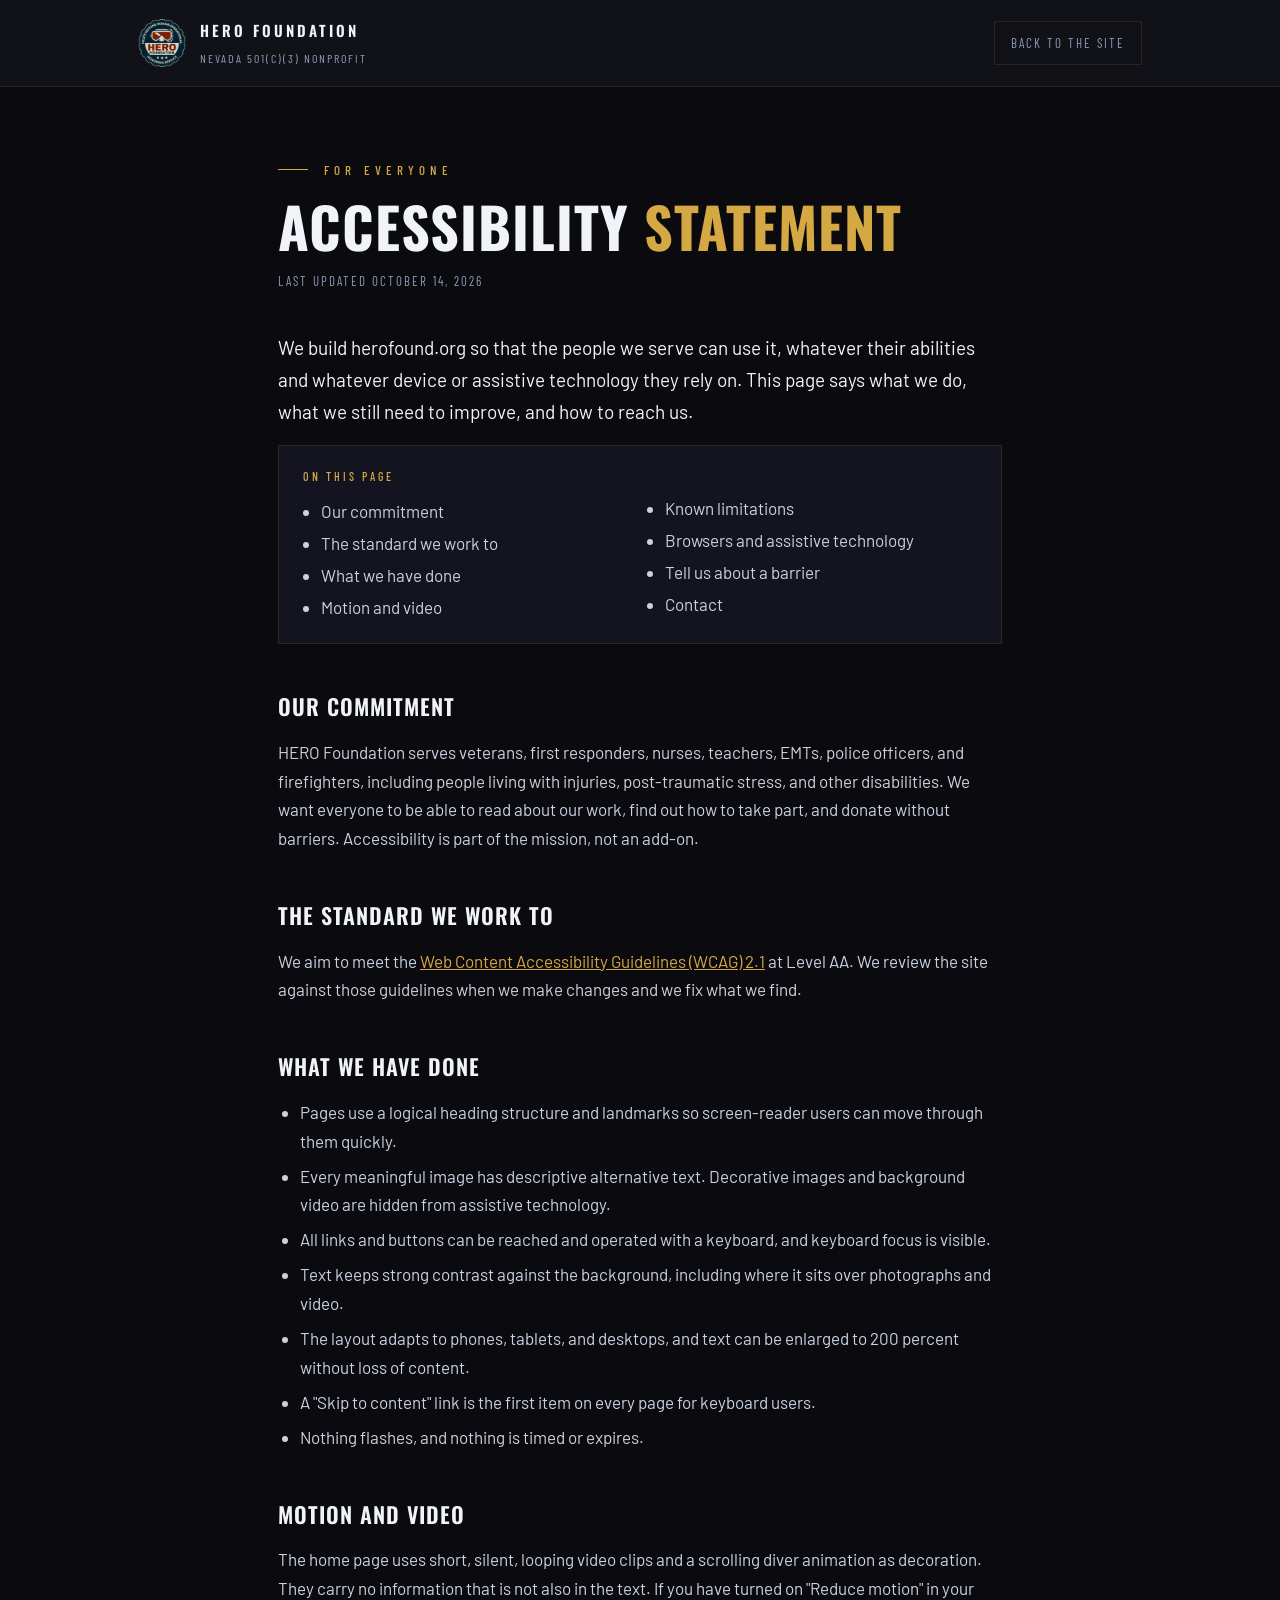
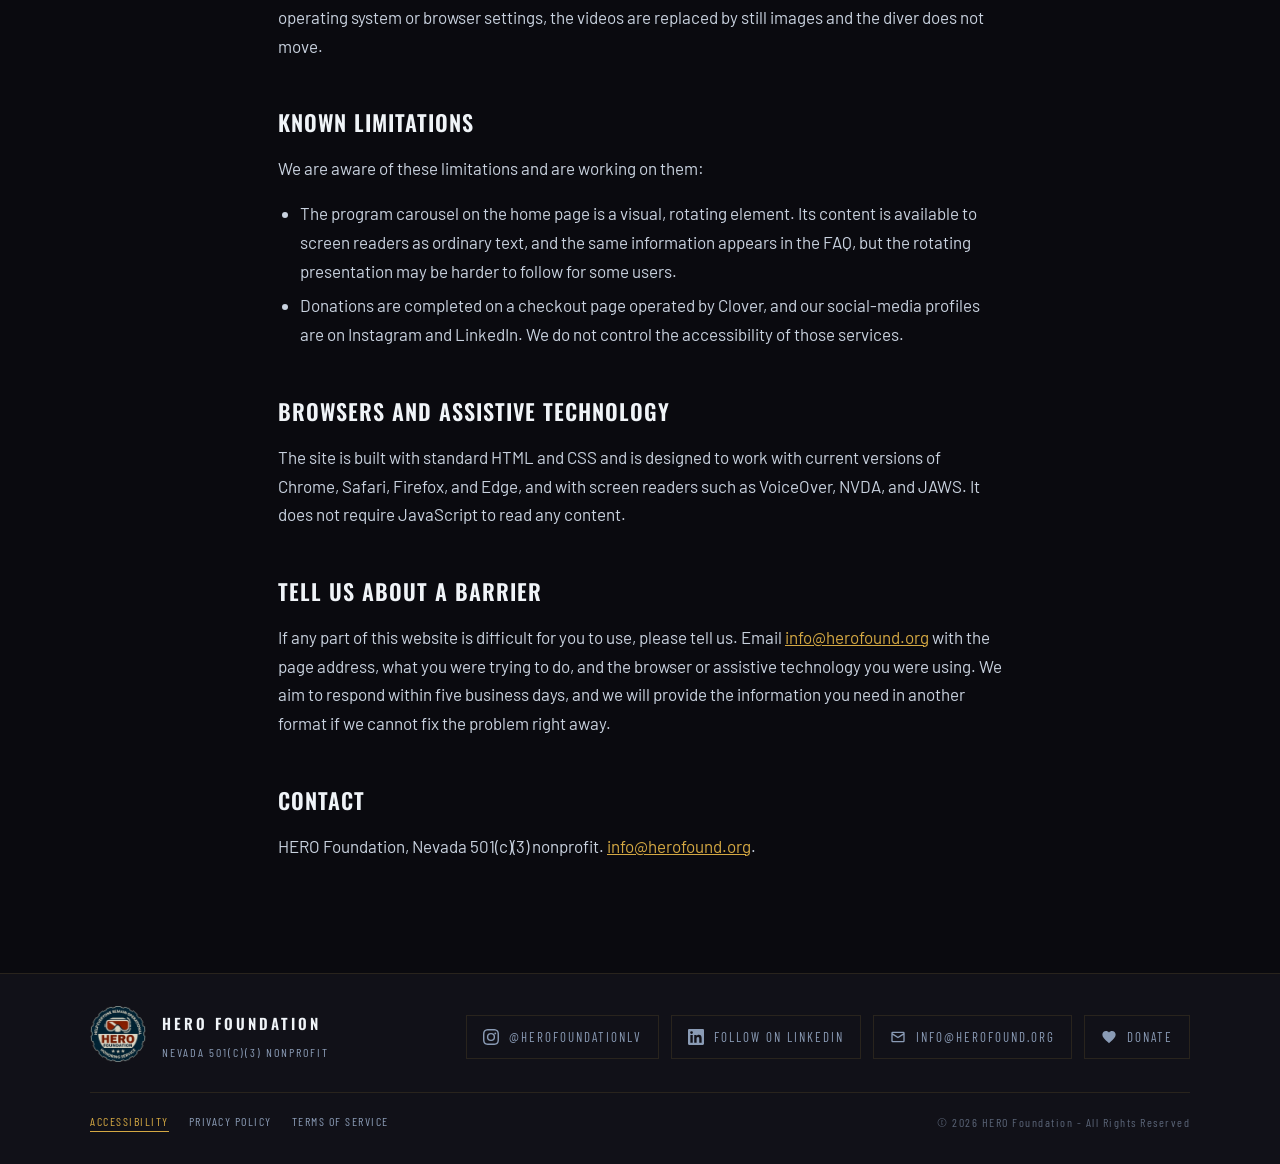
==== accessibility.html @ 4af53879 "Add Accessibility, Privacy Policy, and Terms of Service pages and footer legal row Three real pages " ====
<!DOCTYPE html>
<html lang="en">
<head>
  <meta charset="UTF-8">
  <meta name="viewport" content="width=device-width, initial-scale=1.0">
  <title>Accessibility Statement | HERO Foundation, Nevada 501(c)(3)</title>
  <meta name="description" content="HERO Foundation's accessible website: WCAG 2.1 AA target, reduced motion, keyboard access, and how to report a barrier. Tell us if anything is hard to use.">
  <link rel="canonical" href="https://herofound.org/accessibility">
  <meta name="robots" content="index, follow">
  <meta name="theme-color" content="#0A0A0F">
  <link rel="icon" href="/favicon.ico" sizes="any">
  <link rel="icon" type="image/png" sizes="32x32" href="/favicon-32.png">
  <link rel="icon" type="image/png" sizes="192x192" href="/favicon-192.png">
  <link rel="apple-touch-icon" href="/apple-touch-icon.png">
  <link rel="manifest" href="/site.webmanifest">
  <meta property="og:type" content="website">
  <meta property="og:site_name" content="HERO Foundation">
  <meta property="og:locale" content="en_US">
  <meta property="og:url" content="https://herofound.org/accessibility">
  <meta property="og:title" content="Accessibility Statement | HERO Foundation, Nevada 501(c)(3)">
  <meta property="og:description" content="HERO Foundation's accessible website: WCAG 2.1 AA target, reduced motion, keyboard access, and how to report a barrier. Tell us if anything is hard to use.">
  <meta property="og:image" content="https://herofound.org/og-image.jpg">
  <meta property="og:image:width" content="1200">
  <meta property="og:image:height" content="630">
  <meta property="og:image:alt" content="Scuba diver carrying an American flag underwater, lit by sunlight from the surface">
  <meta name="twitter:card" content="summary_large_image">
  <meta name="twitter:title" content="Accessibility Statement | HERO Foundation, Nevada 501(c)(3)">
  <meta name="twitter:description" content="HERO Foundation's accessible website: WCAG 2.1 AA target, reduced motion, keyboard access, and how to report a barrier. Tell us if anything is hard to use.">
  <meta name="twitter:image" content="https://herofound.org/og-image.jpg">
  <script type="application/ld+json">
{
  "@context": "https://schema.org",
  "@graph": [
    {
      "@type": "WebPage",
      "@id": "https://herofound.org/accessibility#webpage",
      "url": "https://herofound.org/accessibility",
      "name": "Accessibility Statement | HERO Foundation, Nevada 501(c)(3)",
      "description": "HERO Foundation's accessible website: WCAG 2.1 AA target, reduced motion, keyboard access, and how to report a barrier. Tell us if anything is hard to use.",
      "inLanguage": "en-US",
      "dateModified": "2026-10-14",
      "isPartOf": {
        "@id": "https://herofound.org/#website"
      },
      "about": {
        "@id": "https://herofound.org/#organization"
      },
      "publisher": {
        "@id": "https://herofound.org/#organization"
      },
      "breadcrumb": {
        "@id": "https://herofound.org/accessibility#breadcrumb"
      }
    },
    {
      "@type": "BreadcrumbList",
      "@id": "https://herofound.org/accessibility#breadcrumb",
      "itemListElement": [
        {
          "@type": "ListItem",
          "position": 1,
          "name": "Home",
          "item": "https://herofound.org/"
        },
        {
          "@type": "ListItem",
          "position": 2,
          "name": "Accessibility Statement",
          "item": "https://herofound.org/accessibility"
        }
      ]
    }
  ]
}
  </script>
  <link rel="preconnect" href="https://fonts.googleapis.com">
  <link rel="preconnect" href="https://fonts.gstatic.com" crossorigin>
  <link href="https://fonts.googleapis.com/css2?family=Oswald:wght@500;600;700&family=Barlow+Condensed:wght@400;500&family=Barlow:wght@400;500&display=swap" rel="stylesheet">
  <link rel="stylesheet" href="/legal.css">
</head>
<body>
  <a class="skip-link" href="#main">Skip to content</a>
  <header class="legal-header">
    <div class="legal-header-wrap">
      <a class="legal-brand" href="/" aria-label="HERO Foundation home"><picture><source type="image/webp" srcset="hero-foundation-logo-512.webp"><img src="hero-foundation-logo-512.png" alt="" width="48" height="48"></picture><div>HERO Foundation<span>Nevada 501(c)(3) Nonprofit</span></div></a>
      <a class="legal-home" href="/">Back to the site</a>
    </div>
  </header>

  <main id="main" class="legal-main">
    <div class="legal-tag">For everyone</div>
    <h1>Accessibility <em>Statement</em></h1>
    <p class="legal-updated">Last updated October 14, 2026</p>
    <p class="legal-lead">We build herofound.org so that the people we serve can use it, whatever their abilities and whatever device or assistive technology they rely on. This page says what we do, what we still need to improve, and how to reach us.</p>
    <nav class="legal-toc" aria-label="On this page"><strong>On this page</strong><ul><li><a href="#commitment">Our commitment</a></li><li><a href="#standard">The standard we work to</a></li><li><a href="#what-we-have-done">What we have done</a></li><li><a href="#motion">Motion and video</a></li><li><a href="#limitations">Known limitations</a></li><li><a href="#compatibility">Browsers and assistive technology</a></li><li><a href="#feedback">Tell us about a barrier</a></li><li><a href="#contact">Contact</a></li></ul></nav>

      <h2 id="commitment">Our commitment</h2>
      <p>HERO Foundation serves veterans, first responders, nurses, teachers, EMTs, police officers, and firefighters, including people living with injuries, post-traumatic stress, and other disabilities. We want everyone to be able to read about our work, find out how to take part, and donate without barriers. Accessibility is part of the mission, not an add-on.</p>

      <h2 id="standard">The standard we work to</h2>
      <p>We aim to meet the <a href="https://www.w3.org/TR/WCAG21/" target="_blank" rel="noopener">Web Content Accessibility Guidelines (WCAG) 2.1</a> at Level AA. We review the site against those guidelines when we make changes and we fix what we find.</p>

      <h2 id="what-we-have-done">What we have done</h2>
      <ul>
        <li>Pages use a logical heading structure and landmarks so screen-reader users can move through them quickly.</li>
        <li>Every meaningful image has descriptive alternative text. Decorative images and background video are hidden from assistive technology.</li>
        <li>All links and buttons can be reached and operated with a keyboard, and keyboard focus is visible.</li>
        <li>Text keeps strong contrast against the background, including where it sits over photographs and video.</li>
        <li>The layout adapts to phones, tablets, and desktops, and text can be enlarged to 200 percent without loss of content.</li>
        <li>A "Skip to content" link is the first item on every page for keyboard users.</li>
        <li>Nothing flashes, and nothing is timed or expires.</li>
      </ul>

      <h2 id="motion">Motion and video</h2>
      <p>The home page uses short, silent, looping video clips and a scrolling diver animation as decoration. They carry no information that is not also in the text. If you have turned on "Reduce motion" in your operating system or browser settings, the videos are replaced by still images and the diver does not move.</p>

      <h2 id="limitations">Known limitations</h2>
      <p>We are aware of these limitations and are working on them:</p>
      <ul>
        <li>The program carousel on the home page is a visual, rotating element. Its content is available to screen readers as ordinary text, and the same information appears in the FAQ, but the rotating presentation may be harder to follow for some users.</li>
        <li>Donations are completed on a checkout page operated by Clover, and our social-media profiles are on Instagram and LinkedIn. We do not control the accessibility of those services.</li>
      </ul>

      <h2 id="compatibility">Browsers and assistive technology</h2>
      <p>The site is built with standard HTML and CSS and is designed to work with current versions of Chrome, Safari, Firefox, and Edge, and with screen readers such as VoiceOver, NVDA, and JAWS. It does not require JavaScript to read any content.</p>

      <h2 id="feedback">Tell us about a barrier</h2>
      <p>If any part of this website is difficult for you to use, please tell us. Email <a href="mailto:info@herofound.org">info@herofound.org</a> with the page address, what you were trying to do, and the browser or assistive technology you were using. We aim to respond within five business days, and we will provide the information you need in another format if we cannot fix the problem right away.</p>

      <h2 id="contact">Contact</h2>
      <p>HERO Foundation, Nevada 501(c)(3) nonprofit. <a href="mailto:info@herofound.org">info@herofound.org</a>.</p>

  </main>

  <footer class="foundation-footer">
    <div class="footer-wrap">
      <div class="footer-brand"><picture><source type="image/webp" srcset="hero-foundation-logo-512.webp"><img class="footer-logo" src="hero-foundation-logo-512.png" alt="" width="56" height="56"></picture><div>HERO Foundation<span>Nevada 501(c)(3) Nonprofit</span></div></div>
      <div class="footer-links">
        <a href="https://www.instagram.com/herofoundationlv/" class="footer-link" target="_blank" rel="noopener"><svg viewBox="0 0 24 24" aria-hidden="true"><path d="M12 2.16c3.2 0 3.58.01 4.85.07 1.17.05 1.8.25 2.23.41.56.22.96.48 1.38.9.42.42.68.82.9 1.38.16.42.36 1.06.41 2.23.06 1.27.07 1.65.07 4.85s-.01 3.58-.07 4.85c-.05 1.17-.25 1.8-.41 2.23-.22.56-.48.96-.9 1.38-.42.42-.82.68-1.38.9-.42.16-1.06.36-2.23.41-1.27.06-1.65.07-4.85.07s-3.58-.01-4.85-.07c-1.17-.05-1.8-.25-2.23-.41a3.7 3.7 0 0 1-1.38-.9 3.7 3.7 0 0 1-.9-1.38c-.16-.42-.36-1.06-.41-2.23C2.17 15.58 2.16 15.2 2.16 12s.01-3.58.07-4.85c.05-1.17.25-1.8.41-2.23.22-.56.48-.96.9-1.38.42-.42.82-.68 1.38-.9.42-.16 1.06-.36 2.23-.41C8.42 2.17 8.8 2.16 12 2.16M12 0C8.74 0 8.33.01 7.05.07 5.78.13 4.9.33 4.14.63a5.9 5.9 0 0 0-2.13 1.38A5.9 5.9 0 0 0 .63 4.14C.33 4.9.13 5.78.07 7.05.01 8.33 0 8.74 0 12s.01 3.67.07 4.95c.06 1.27.26 2.15.56 2.91.31.79.72 1.46 1.38 2.13a5.9 5.9 0 0 0 2.13 1.38c.76.3 1.64.5 2.91.56C8.33 23.99 8.74 24 12 24s3.67-.01 4.95-.07c1.27-.06 2.15-.26 2.91-.56a5.9 5.9 0 0 0 2.13-1.38 5.9 5.9 0 0 0 1.38-2.13c.3-.76.5-1.64.56-2.91.06-1.28.07-1.69.07-4.95s-.01-3.67-.07-4.95c-.06-1.27-.26-2.15-.56-2.91a5.9 5.9 0 0 0-1.38-2.13A5.9 5.9 0 0 0 19.86.63C19.1.33 18.22.13 16.95.07 15.67.01 15.26 0 12 0zm0 5.84A6.16 6.16 0 1 0 12 18.16 6.16 6.16 0 0 0 12 5.84zM12 16a4 4 0 1 1 0-8 4 4 0 0 1 0 8zm6.4-10.85a1.44 1.44 0 1 0 0 2.88 1.44 1.44 0 0 0 0-2.88z"/></svg>@herofoundationlv</a>
        <a href="https://www.linkedin.com/company/hero-foundation" class="footer-link" target="_blank" rel="noopener"><svg viewBox="0 0 24 24" aria-hidden="true"><path d="M20.45 20.45h-3.56v-5.57c0-1.33-.02-3.04-1.85-3.04-1.85 0-2.13 1.45-2.13 2.94v5.67H9.35V9h3.41v1.56h.05c.48-.9 1.64-1.85 3.37-1.85 3.6 0 4.27 2.37 4.27 5.46v6.28zM5.34 7.43a2.06 2.06 0 1 1 0-4.13 2.06 2.06 0 0 1 0 4.13zM7.12 20.45H3.56V9h3.56v11.45zM22.22 0H1.77C.79 0 0 .77 0 1.73v20.54C0 23.23.79 24 1.77 24h20.45c.98 0 1.78-.77 1.78-1.73V1.73C24 .77 23.2 0 22.22 0z"/></svg>Follow on LinkedIn</a>
        <a href="mailto:info@herofound.org" class="footer-link"><svg viewBox="0 0 24 24" aria-hidden="true"><path d="M20 4H4a2 2 0 0 0-2 2v12a2 2 0 0 0 2 2h16a2 2 0 0 0 2-2V6a2 2 0 0 0-2-2zm0 2v.51l-8 5-8-5V6h16zM4 18V8.83l8 5 8-5V18H4z"/></svg>info@herofound.org</a>
        <a href="https://link.clover.com/urlshortener/wZVcKj" class="footer-link" target="_blank" rel="noopener"><svg viewBox="0 0 24 24" fill="currentColor" aria-hidden="true"><path d="M12 21.35l-1.45-1.32C5.4 15.36 2 12.28 2 8.5 2 5.42 4.42 3 7.5 3c1.74 0 3.41.81 4.5 2.09C13.09 3.81 14.76 3 16.5 3 19.58 3 22 5.42 22 8.5c0 3.78-3.4 6.86-8.55 11.54L12 21.35z"/></svg>Donate</a>
      </div>
    </div>
    <div class="footer-bottom">
      <nav class="footer-legal" aria-label="Legal">
        <a href="/accessibility" aria-current="page">Accessibility</a>
        <a href="/privacy-policy">Privacy Policy</a>
        <a href="/terms-of-service">Terms of Service</a>
      </nav>
      <div class="footer-copy">&copy; 2026 HERO Foundation - All Rights Reserved</div>
    </div>
  </footer>
</body>
</html>
---- legal.css ----
/* Shared shell for the Accessibility, Privacy Policy, and Terms of Service pages.
   Mirrors the home page's theme (index.html keeps its own inline CSS). The footer
   block below must match the footer in index.html; change both together. */
:root {
  --white: #f0f4f8;
  --fog: #8a9bb5;
  --gold: #D4A843;
  --gold-dim: rgba(212,168,67,0.15);
  --gold-glow: rgba(212,168,67,0.08);
  --fund-dark: #0A0A0F;
  --fund-deep: #111118;
  --fund-card: #141420;
  --fund-border: rgba(212,168,67,0.12);
}
* { box-sizing: border-box; }
html { scroll-behavior: smooth; }
body {
  margin: 0; background: var(--fund-dark); color: var(--white);
  font-family: 'Barlow', sans-serif; font-size: 17px; line-height: 1.7;
  -webkit-font-smoothing: antialiased;
}
a { color: var(--gold); }
a:hover { color: var(--white); }
a:focus-visible { outline: 2px solid var(--gold); outline-offset: 3px; }

.skip-link {
  position: absolute; left: -999px; top: 8px; z-index: 1000;
  background: var(--gold); color: #0A0A0F; padding: 10px 16px; text-decoration: none;
  font-family: 'Oswald', sans-serif; font-size: 12px; letter-spacing: 2px; text-transform: uppercase;
}
.skip-link:focus { left: 8px; }

/* Header */
.legal-header { border-bottom: 1px solid var(--fund-border); background: var(--fund-deep); }
.legal-header-wrap {
  max-width: 1100px; margin: 0 auto; padding: 18px 48px;
  display: flex; align-items: center; justify-content: space-between; gap: 16px; flex-wrap: wrap;
}
.legal-brand {
  display: inline-flex; align-items: center; gap: 14px; text-decoration: none; color: var(--white);
  font-family: 'Oswald', sans-serif; font-weight: 600; font-size: 15px; letter-spacing: 3px; text-transform: uppercase;
}
.legal-brand:hover { color: var(--white); }
.legal-brand img { width: 48px; height: 48px; display: block; }
.legal-brand span {
  display: block; font-family: 'Barlow Condensed', sans-serif; font-weight: 400;
  font-size: 12px; letter-spacing: 2px; color: var(--fog); margin-top: 4px;
}
.legal-home {
  font-family: 'Barlow Condensed', sans-serif; font-size: 13px; letter-spacing: 2px; text-transform: uppercase;
  color: var(--fog); text-decoration: none; border: 1px solid var(--fund-border); padding: 10px 16px;
  transition: all 0.3s ease;
}
.legal-home:hover { color: var(--gold); border-color: var(--gold); background: var(--gold-glow); }

/* Body copy */
.legal-main { max-width: 820px; margin: 0 auto; padding: 72px 48px 96px; }
.legal-tag {
  font-family: 'Barlow Condensed', sans-serif; font-weight: 500; font-size: 13px; letter-spacing: 5px;
  text-transform: uppercase; color: var(--gold); display: flex; align-items: center; gap: 16px; margin-bottom: 16px;
}
.legal-tag::before { content: ''; width: 30px; height: 1px; background: var(--gold); }
h1 {
  font-family: 'Oswald', sans-serif; font-weight: 700; font-size: clamp(36px, 5vw, 56px);
  line-height: 1.05; letter-spacing: 1px; text-transform: uppercase; margin: 0 0 14px;
}
h1 em { font-style: normal; color: var(--gold); }
.legal-updated {
  font-family: 'Barlow Condensed', sans-serif; font-size: 13px; letter-spacing: 2px;
  text-transform: uppercase; color: var(--fog); margin: 0 0 40px;
}
.legal-lead { font-size: 19px; color: var(--white); }
h2 {
  font-family: 'Oswald', sans-serif; font-weight: 600; font-size: 22px; letter-spacing: 1px;
  text-transform: uppercase; margin: 44px 0 12px; color: var(--white);
}
h3 { font-family: 'Oswald', sans-serif; font-weight: 500; font-size: 17px; letter-spacing: 1px; text-transform: uppercase; margin: 28px 0 8px; }
p, li { color: #c9d2df; }
p { margin: 0 0 16px; }
ul { padding-left: 22px; margin: 0 0 16px; }
li { margin: 6px 0; }
strong { color: var(--white); font-weight: 500; }
.legal-note { border-left: 2px solid var(--gold); padding: 6px 0 6px 20px; margin: 24px 0; }
.legal-note p { color: var(--white); margin: 0; }
.legal-toc { border: 1px solid var(--fund-border); background: var(--fund-card); padding: 20px 24px; margin: 0 0 40px; }
.legal-toc strong { display: block; font-family: 'Barlow Condensed', sans-serif; font-size: 12px; letter-spacing: 3px; text-transform: uppercase; color: var(--gold); margin-bottom: 8px; }
.legal-toc ul { margin: 0; padding-left: 18px; columns: 2; column-gap: 32px; }
.legal-toc li { margin: 3px 0; break-inside: avoid; }
.legal-toc a { color: #c9d2df; text-decoration: none; }
.legal-toc a:hover { color: var(--gold); }

/* Footer: keep identical to the footer in index.html */
.foundation-footer { border-top: 1px solid var(--fund-border); background: var(--fund-deep); padding: 32px 48px; }
.footer-wrap {
  max-width: 1100px; margin: 0 auto;
  display: flex; justify-content: space-between; align-items: center; gap: 24px; flex-wrap: wrap;
}
.footer-brand {
  font-family: 'Oswald', sans-serif; font-weight: 600; font-size: 15px;
  letter-spacing: 3px; text-transform: uppercase; color: var(--white);
  display: flex; align-items: center; gap: 16px;
}
.footer-logo { width: 56px; height: 56px; flex: none; }
.footer-brand span {
  display: block; font-family: 'Barlow Condensed', sans-serif; font-weight: 400;
  font-size: 12px; letter-spacing: 2px; color: var(--fog); margin-top: 6px;
}
.footer-links { display: flex; align-items: center; gap: 12px; flex-wrap: wrap; }
.footer-link {
  display: inline-flex; align-items: center; gap: 10px;
  font-family: 'Barlow Condensed', sans-serif; font-size: 13px; letter-spacing: 2px;
  text-transform: uppercase; color: var(--fog); text-decoration: none;
  border: 1px solid var(--fund-border); padding: 10px 16px; transition: all 0.3s ease;
}
.footer-link:hover { color: var(--gold); border-color: var(--gold); background: var(--gold-glow); }
.footer-link svg { width: 16px; height: 16px; fill: currentColor; }
.footer-bottom {
  max-width: 1100px; margin: 24px auto 0; padding-top: 18px; border-top: 1px solid var(--fund-border);
  display: flex; justify-content: space-between; align-items: center; gap: 12px 24px; flex-wrap: wrap;
}
.footer-legal { display: flex; gap: 20px; flex-wrap: wrap; }
.footer-legal a {
  font-family: 'Barlow Condensed', sans-serif; font-size: 12px; letter-spacing: 1.5px; text-transform: uppercase;
  color: var(--fog); text-decoration: none; border-bottom: 1px solid transparent; transition: all 0.3s ease;
}
.footer-legal a:hover, .footer-legal a[aria-current="page"] { color: var(--gold); border-color: var(--gold); }
.footer-copy { font-family: 'Barlow Condensed', sans-serif; font-size: 12px; letter-spacing: 1.5px; color: rgba(138,155,181,0.6); margin: 0; }

@media (max-width: 768px) {
  .legal-header-wrap { padding: 14px 24px; }
  .legal-main { padding: 48px 24px 72px; }
  .legal-toc ul { columns: 1; }
  .foundation-footer { padding: 32px 24px; }
  .footer-wrap, .footer-bottom { flex-direction: column; align-items: flex-start; }
}
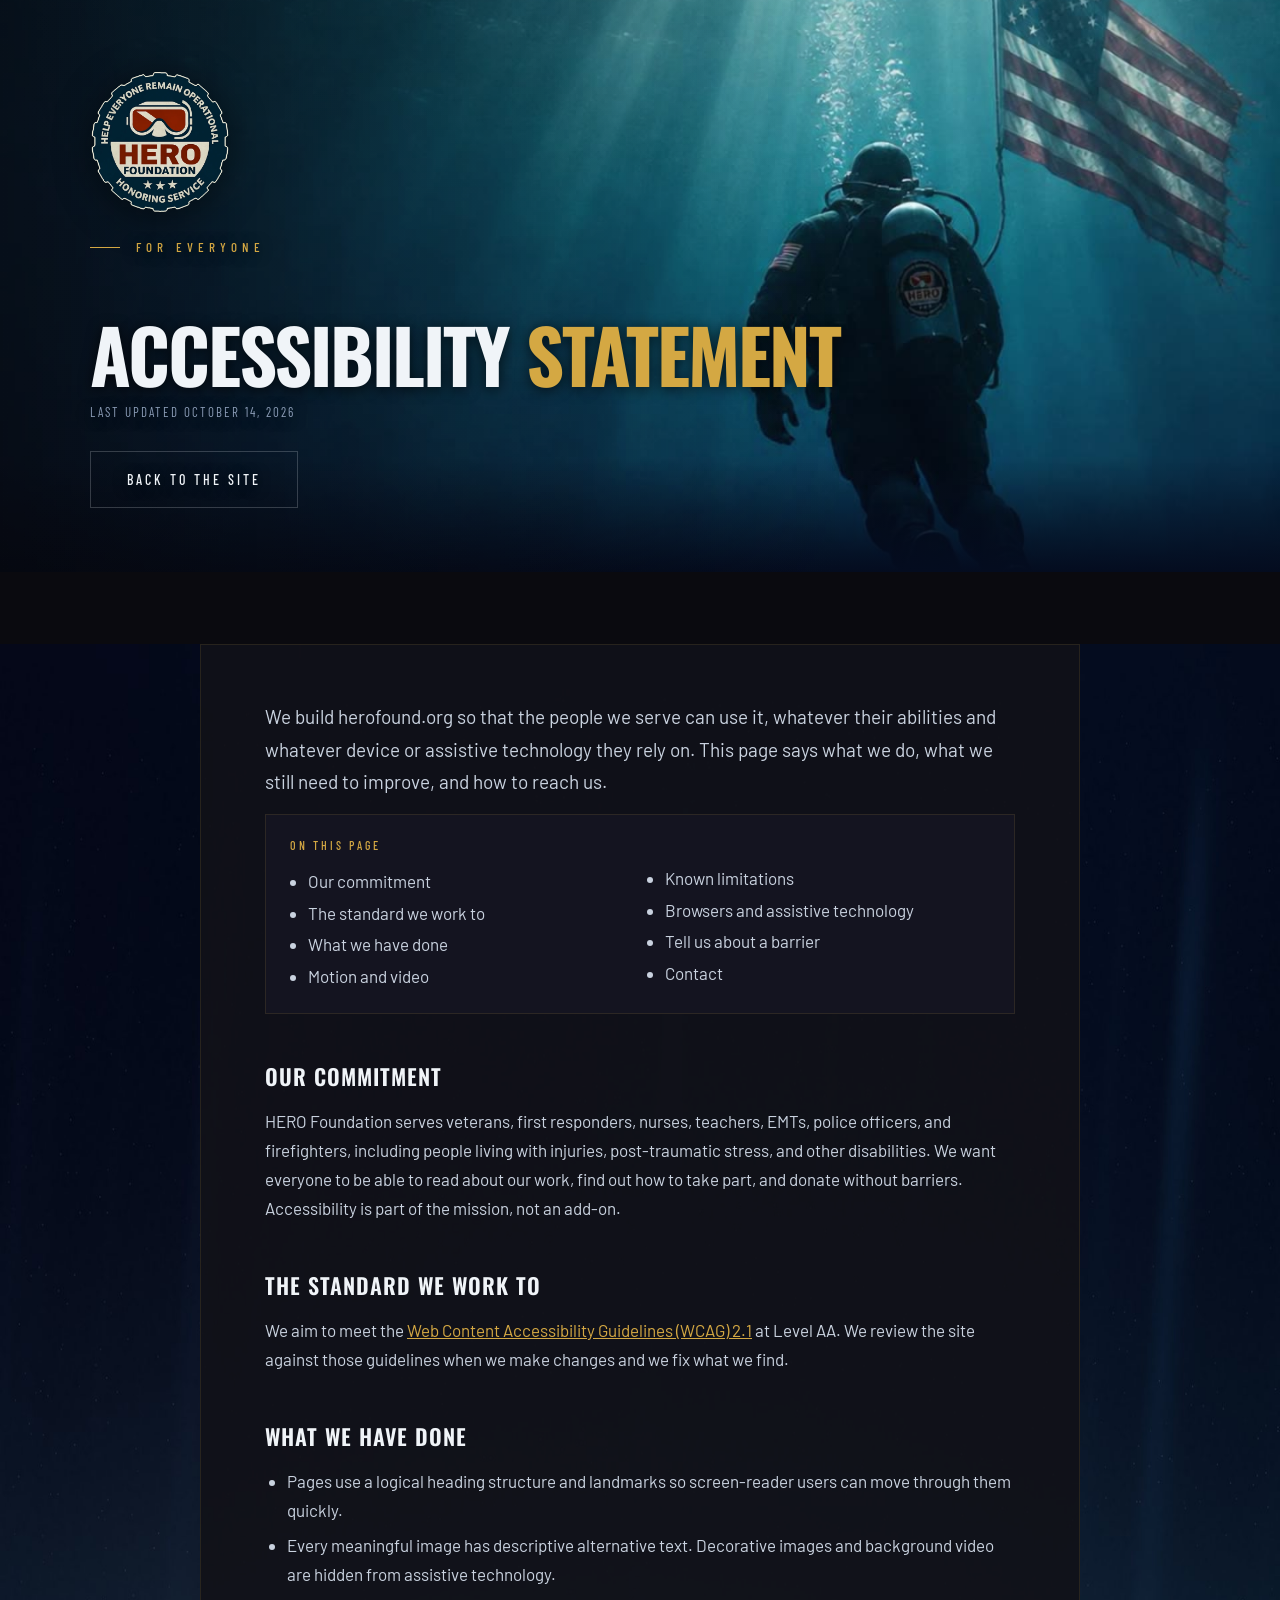
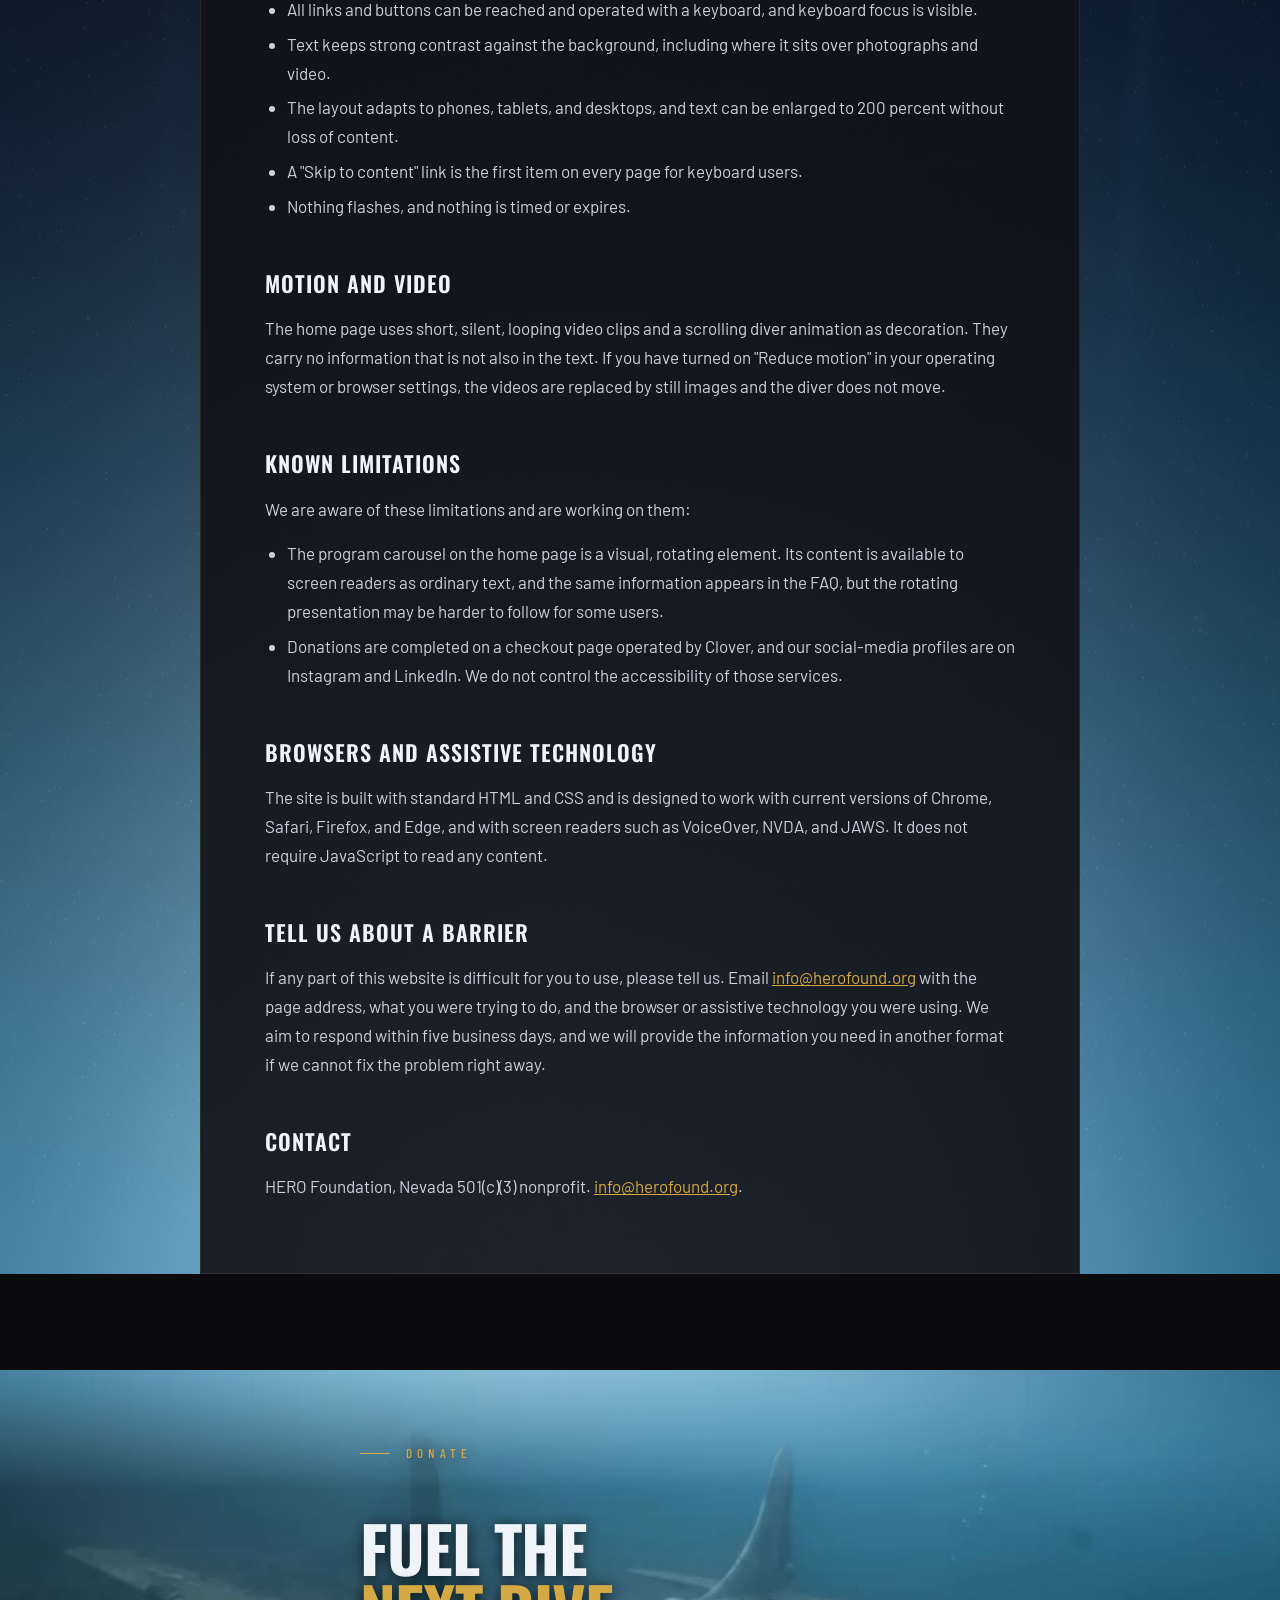
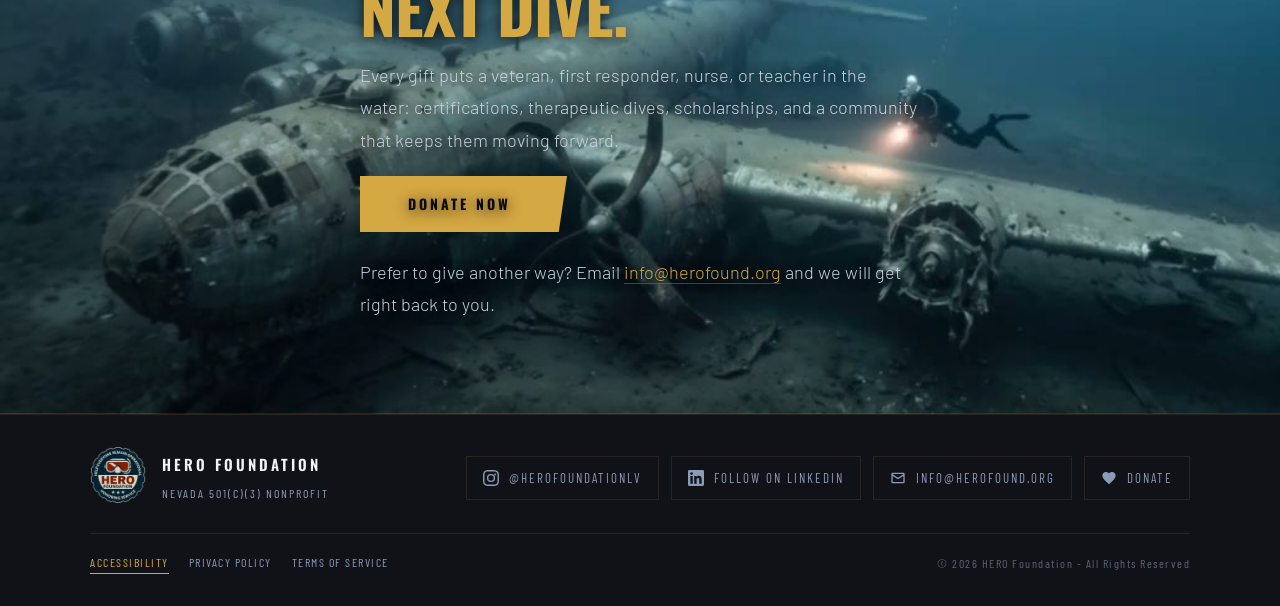
==== commit ecb65c04: "Legal pages get the home page's backdrops Each legal page now opens with the flag-diver hero (badge," ====
--- a/accessibility.html
+++ b/accessibility.html
@@ -80,17 +80,25 @@
 </head>
 <body>
   <a class="skip-link" href="#main">Skip to content</a>
-  <header class="legal-header">
-    <div class="legal-header-wrap">
-      <a class="legal-brand" href="/" aria-label="HERO Foundation home"><picture><source type="image/webp" srcset="hero-foundation-logo-512.webp"><img src="hero-foundation-logo-512.png" alt="" width="48" height="48"></picture><div>HERO Foundation<span>Nevada 501(c)(3) Nonprofit</span></div></a>
-      <a class="legal-home" href="/">Back to the site</a>
+
+  <!-- HERO: the home page's flag-diver hero, shorter, carrying the badge and the page title -->
+  <section class="foundation-hero legal-hero">
+    <video class="foundation-hero-video" autoplay muted loop playsinline preload="metadata" poster="hero-diver-flag-poster.jpg" aria-hidden="true" tabindex="-1">
+      <source src="hero-diver-flag.mp4" type="video/mp4">
+    </video>
+    <div class="foundation-hero-inner">
+      <div class="foundation-hero-copy">
+        <a class="site-brand" href="/" aria-label="HERO Foundation home"><picture><source type="image/webp" srcset="hero-foundation-logo-512.webp"><img src="hero-foundation-logo-512.png" alt="HERO Foundation badge: red dive goggles above the words HERO Foundation, Honoring Service" width="140" height="140"></picture></a>
+        <div class="f-tag">For everyone</div>
+        <h1>Accessibility <em>Statement</em></h1>
+        <p class="legal-updated">Last updated October 14, 2026</p>
+        <div class="foundation-hero-actions"><a href="/" class="btn-fund-ghost">Back to the site</a></div>
+      </div>
     </div>
-  </header>
+  </section>
 
+  <div class="water-column">
   <main id="main" class="legal-main">
-    <div class="legal-tag">For everyone</div>
-    <h1>Accessibility <em>Statement</em></h1>
-    <p class="legal-updated">Last updated October 14, 2026</p>
     <p class="legal-lead">We build herofound.org so that the people we serve can use it, whatever their abilities and whatever device or assistive technology they rely on. This page says what we do, what we still need to improve, and how to reach us.</p>
     <nav class="legal-toc" aria-label="On this page"><strong>On this page</strong><ul><li><a href="#commitment">Our commitment</a></li><li><a href="#standard">The standard we work to</a></li><li><a href="#what-we-have-done">What we have done</a></li><li><a href="#motion">Motion and video</a></li><li><a href="#limitations">Known limitations</a></li><li><a href="#compatibility">Browsers and assistive technology</a></li><li><a href="#feedback">Tell us about a barrier</a></li><li><a href="#contact">Contact</a></li></ul></nav>
 
@@ -131,6 +139,25 @@
       <p>HERO Foundation, Nevada 501(c)(3) nonprofit. <a href="mailto:info@herofound.org">info@herofound.org</a>.</p>
 
   </main>
+  </div>
+
+  <!-- DONATE: the home page's B-29 block -->
+  <section class="f-section donate-section" id="donate">
+    <video class="donate-video" autoplay muted loop playsinline preload="metadata" poster="donate-wreck-poster.jpg" aria-hidden="true" tabindex="-1">
+      <source src="donate-wreck.mp4" type="video/mp4">
+    </video>
+    <div class="f-wrap">
+      <div class="donate-copy">
+          <div class="f-tag">Donate</div>
+          <h2>FUEL THE<br><em>NEXT DIVE.</em></h2>
+          <p>Every gift puts a veteran, first responder, nurse, or teacher in the water: certifications, therapeutic dives, scholarships, and a community that keeps them moving forward.</p>
+          <div class="donate-actions">
+            <a href="https://link.clover.com/urlshortener/wZVcKj" class="btn-gold" target="_blank" rel="noopener">Donate Now</a>
+          </div>
+          <p class="donate-alt">Prefer to give another way? Email <a href="mailto:info@herofound.org">info@herofound.org</a> and we will get right back to you.</p>
+      </div>
+    </div>
+  </section>
 
   <footer class="foundation-footer">
     <div class="footer-wrap">
--- a/legal.css
+++ b/legal.css
@@ -1,6 +1,7 @@
-/* Shared shell for the Accessibility, Privacy Policy, and Terms of Service pages.
-   Mirrors the home page's theme (index.html keeps its own inline CSS). The footer
-   block below must match the footer in index.html; change both together. */
+/* Shell for the Accessibility, Privacy Policy, and Terms of Service pages.
+   The hero, water column, Donate block, and buttons reuse the home page's class names and
+   their rules are copied in below the marker by tools/sync_legal_css.py. Everything above
+   the marker is hand-written. The footer block must match the footer in index.html. */
 :root {
   --white: #f0f4f8;
   --fog: #8a9bb5;
@@ -17,7 +18,7 @@
 body {
   margin: 0; background: var(--fund-dark); color: var(--white);
   font-family: 'Barlow', sans-serif; font-size: 17px; line-height: 1.7;
-  -webkit-font-smoothing: antialiased;
+  -webkit-font-smoothing: antialiased; overflow-x: hidden;
 }
 a { color: var(--gold); }
 a:hover { color: var(--white); }
@@ -30,56 +31,140 @@
 }
 .skip-link:focus { left: 8px; }
 
-/* Header */
-.legal-header { border-bottom: 1px solid var(--fund-border); background: var(--fund-deep); }
-.legal-header-wrap {
-  max-width: 1100px; margin: 0 auto; padding: 18px 48px;
-  display: flex; align-items: center; justify-content: space-between; gap: 16px; flex-wrap: wrap;
-}
-.legal-brand {
-  display: inline-flex; align-items: center; gap: 14px; text-decoration: none; color: var(--white);
-  font-family: 'Oswald', sans-serif; font-weight: 600; font-size: 15px; letter-spacing: 3px; text-transform: uppercase;
-}
-.legal-brand:hover { color: var(--white); }
-.legal-brand img { width: 48px; height: 48px; display: block; }
-.legal-brand span {
-  display: block; font-family: 'Barlow Condensed', sans-serif; font-weight: 400;
-  font-size: 12px; letter-spacing: 2px; color: var(--fog); margin-top: 4px;
-}
-.legal-home {
-  font-family: 'Barlow Condensed', sans-serif; font-size: 13px; letter-spacing: 2px; text-transform: uppercase;
-  color: var(--fog); text-decoration: none; border: 1px solid var(--fund-border); padding: 10px 16px;
-  transition: all 0.3s ease;
-}
-.legal-home:hover { color: var(--gold); border-color: var(--gold); background: var(--gold-glow); }
-
-/* Body copy */
-.legal-main { max-width: 820px; margin: 0 auto; padding: 72px 48px 96px; }
-.legal-tag {
-  font-family: 'Barlow Condensed', sans-serif; font-weight: 500; font-size: 13px; letter-spacing: 5px;
-  text-transform: uppercase; color: var(--gold); display: flex; align-items: center; gap: 16px; margin-bottom: 16px;
-}
-.legal-tag::before { content: ''; width: 30px; height: 1px; background: var(--gold); }
-h1 {
-  font-family: 'Oswald', sans-serif; font-weight: 700; font-size: clamp(36px, 5vw, 56px);
-  line-height: 1.05; letter-spacing: 1px; text-transform: uppercase; margin: 0 0 14px;
-}
-h1 em { font-style: normal; color: var(--gold); }
+/* >>> synced from index.html by tools/sync_legal_css.py; do not edit by hand */
+/* Class names are the same as on the home page so these rules apply unchanged. */
+.foundation-hero {
+  min-height: 78vh;
+  display: flex; align-items: center; justify-content: center;
+  text-align: left; padding: 88px 48px 72px;
+  position: relative; overflow: hidden;
+  /* Poster frame sits under the looping video so the hero is never blank. */
+  background: url('hero-diver-flag-poster.jpg') center 32% / cover no-repeat #060609;
+}
+.foundation-hero-video {
+  position: absolute; inset: 0; z-index: 0;
+  width: 100%; height: 100%;
+  object-fit: cover; object-position: center 32%;
+  pointer-events: none;
+}
+.foundation-hero::before {
+  content: ''; position: absolute; inset: 0; z-index: 1; pointer-events: none;
+  background:
+    linear-gradient(90deg, rgba(6,6,9,0.68) 0%, rgba(6,6,9,0.34) 38%, rgba(6,6,9,0) 66%),
+    linear-gradient(180deg, rgba(6,6,9,0.10) 0%, rgba(10,10,15,0) 35%, rgba(10,10,15,0) 80%, #040c1f 100%);
+}
+.foundation-hero-inner { width: 100%; max-width: 1100px; position: relative; z-index: 2; }
+.foundation-hero-copy { max-width: 760px; text-shadow: 0 2px 14px rgba(0,0,0,0.7); }
+.site-brand { display: block; width: max-content; margin-bottom: 24px; line-height: 0; }
+.site-brand img { width: 140px; height: 140px; display: block; filter: drop-shadow(0 6px 18px rgba(0,0,0,0.5)); }
+.foundation-hero h1 {
+  font-family: 'Oswald', sans-serif; font-weight: 700;
+  font-size: clamp(48px, 6.6vw, 92px);
+  line-height: 0.9; text-transform: uppercase; letter-spacing: -2px; margin-bottom: 28px;
+}
+.foundation-hero h1 em { font-style: normal; color: var(--gold); }
+.foundation-hero-sub {
+  font-weight: 300; font-size: 20px; line-height: 1.7;
+  color: var(--fog); max-width: 640px; margin: 0 0 36px;
+}
+.foundation-hero-actions { display: flex; gap: 16px; justify-content: flex-start; flex-wrap: wrap; }
+.btn-gold {
+  display: inline-block; padding: 16px 48px;
+  background: var(--gold); color: #0A0A0F;
+  font-family: 'Oswald', sans-serif; font-weight: 700;
+  font-size: 14px; letter-spacing: 3px; text-transform: uppercase;
+  text-decoration: none; transition: all 0.3s ease;
+  clip-path: polygon(0 0, 100% 0, 96% 100%, 0 100%); padding-right: 56px;
+}
+.btn-gold:hover { background: #e8ba50; transform: translateY(-2px); box-shadow: 0 8px 32px rgba(212,168,67,0.3); color: #0A0A0F; }
+.btn-fund-ghost {
+  display: inline-block; padding: 16px 36px;
+  background: transparent; color: var(--white);
+  font-family: 'Barlow Condensed', sans-serif; font-weight: 500;
+  font-size: 14px; letter-spacing: 3px; text-transform: uppercase;
+  text-decoration: none; border: 1px solid rgba(240,244,248,0.2); transition: all 0.3s ease;
+}
+.btn-fund-ghost:hover { border-color: var(--gold); color: var(--gold); background: var(--gold-glow); }
+.f-section { padding: 72px 48px; position: relative; overflow: hidden; }
+.f-wrap { max-width: 1100px; margin: 0 auto; position: relative; z-index: 5; }
+.f-tag {
+  font-family: 'Barlow Condensed', sans-serif; font-weight: 500;
+  font-size: 13px; letter-spacing: 5px; text-transform: uppercase;
+  color: var(--gold); display: flex; align-items: center; gap: 16px; margin-bottom: 16px;
+}
+.f-tag::before { content: ''; width: 30px; height: 1px; background: var(--gold); }
+.f-section h2, .programs-section h2 {
+  font-family: 'Oswald', sans-serif; font-weight: 700;
+  font-size: clamp(36px, 5vw, 68px); line-height: 0.95;
+  text-transform: uppercase; letter-spacing: -1px; margin-bottom: 20px;
+}
+.f-section h2 em, .programs-section h2 em { font-style: normal; color: var(--gold); }
+.f-section p, .programs-content > p {
+  font-weight: 300; font-size: 18px; line-height: 1.8;
+  color: var(--fog); max-width: 680px; margin-bottom: 20px;
+}
+.f-section p strong { color: var(--white); font-weight: 500; }
+.water-column {
+  position: relative;
+  background: url('water-column.jpg') center / 100% 100% no-repeat #040c1f;
+}
+.donate-section {
+  /* Poster frame sits under the looping video so the section is never blank. */
+  background: url('donate-wreck-poster.jpg') left 45% / 125% auto no-repeat var(--fund-dark);
+  border-bottom: 1px solid var(--fund-border);
+}
+.donate-section { min-height: 440px; display: flex; align-items: center; }
+.donate-video {
+  position: absolute; inset: 0; z-index: 0;
+  /* Clip is mirrored; running it 125% wide from the left edge puts the diver in the clear right third. */
+  width: 125%; height: 100%;
+  object-fit: cover; object-position: left 45%;
+  pointer-events: none;
+}
+.donate-section::before {
+  content: ''; position: absolute; inset: 0; z-index: 1; pointer-events: none;
+  background:
+    linear-gradient(90deg, rgba(10,10,15,0.38) 0%, rgba(10,10,15,0.18) 38%, rgba(10,10,15,0) 66%);
+}
+.donate-section::after {
+  content: ''; position: absolute; left: 0; right: 0; top: 0; height: 120px; z-index: 1; pointer-events: none;
+  background: url('water-column-edge.jpg') center top / 100% 100% no-repeat;
+  -webkit-mask-image: linear-gradient(180deg, #000 0%, rgba(0,0,0,0) 100%);
+  mask-image: linear-gradient(180deg, #000 0%, rgba(0,0,0,0) 100%);
+}
+.donate-copy { position: relative; text-shadow: 0 2px 14px rgba(0,0,0,0.75); }
+.donate-copy p { max-width: 560px; color: #c9d2df; }
+.donate-actions { display: flex; gap: 16px; flex-wrap: wrap; align-items: center; margin-top: 8px; }
+.donate-alt { font-size: 15px; margin: 24px 0 0; }
+.donate-alt a { color: var(--gold); text-decoration: none; border-bottom: 1px solid rgba(212,168,67,0.35); }
+.donate-alt a:hover { color: var(--white); border-color: var(--white); }
+/* <<< end of synced rules */
+
+/* Hero: the home-page hero, shorter, carrying the badge and the page title. */
+.foundation-hero.legal-hero { min-height: 54vh; padding: 72px 48px 64px; }
+.foundation-hero.legal-hero h1 { font-size: clamp(40px, 5.8vw, 78px); margin-bottom: 14px; }
 .legal-updated {
   font-family: 'Barlow Condensed', sans-serif; font-size: 13px; letter-spacing: 2px;
-  text-transform: uppercase; color: var(--fog); margin: 0 0 40px;
+  text-transform: uppercase; color: var(--fog); margin: 0 0 28px;
+}
+
+/* Body copy: a card over the water column so the text stays readable on the bright base. */
+.legal-main {
+  max-width: 880px; margin: 72px auto 96px; padding: 56px 64px;
+  background: rgba(17,17,24,0.9); border: 1px solid var(--fund-border);
+  position: relative; z-index: 2;
 }
 .legal-lead { font-size: 19px; color: var(--white); }
-h2 {
+.legal-main h2 {
   font-family: 'Oswald', sans-serif; font-weight: 600; font-size: 22px; letter-spacing: 1px;
   text-transform: uppercase; margin: 44px 0 12px; color: var(--white);
 }
-h3 { font-family: 'Oswald', sans-serif; font-weight: 500; font-size: 17px; letter-spacing: 1px; text-transform: uppercase; margin: 28px 0 8px; }
-p, li { color: #c9d2df; }
-p { margin: 0 0 16px; }
-ul { padding-left: 22px; margin: 0 0 16px; }
-li { margin: 6px 0; }
-strong { color: var(--white); font-weight: 500; }
+.legal-main h3 { font-family: 'Oswald', sans-serif; font-weight: 500; font-size: 17px; letter-spacing: 1px; text-transform: uppercase; margin: 28px 0 8px; }
+.legal-main p, .legal-main li { color: #c9d2df; }
+.legal-main p { margin: 0 0 16px; }
+.legal-main ul { padding-left: 22px; margin: 0 0 16px; }
+.legal-main li { margin: 6px 0; }
+.legal-main strong { color: var(--white); font-weight: 500; }
 .legal-note { border-left: 2px solid var(--gold); padding: 6px 0 6px 20px; margin: 24px 0; }
 .legal-note p { color: var(--white); margin: 0; }
 .legal-toc { border: 1px solid var(--fund-border); background: var(--fund-card); padding: 20px 24px; margin: 0 0 40px; }
@@ -89,6 +174,10 @@
 .legal-toc a { color: #c9d2df; text-decoration: none; }
 .legal-toc a:hover { color: var(--gold); }
 
+@media (prefers-reduced-motion: reduce) {
+  .foundation-hero-video, .donate-video { display: none; }
+}
+
 /* Footer: keep identical to the footer in index.html */
 .foundation-footer { border-top: 1px solid var(--fund-border); background: var(--fund-deep); padding: 32px 48px; }
 .footer-wrap {
@@ -126,10 +215,35 @@
 .footer-legal a:hover, .footer-legal a[aria-current="page"] { color: var(--gold); border-color: var(--gold); }
 .footer-copy { font-family: 'Barlow Condensed', sans-serif; font-size: 12px; letter-spacing: 1.5px; color: rgba(138,155,181,0.6); margin: 0; }
 
+/* Phone overrides, mirroring the home page's 768px rules for the same blocks. */
 @media (max-width: 768px) {
-  .legal-header-wrap { padding: 14px 24px; }
-  .legal-main { padding: 48px 24px 72px; }
+  .foundation-hero.legal-hero { padding: 64px 24px 48px; }
+  .foundation-hero {
+    text-align: center;
+    background: url('hero-diver-flag-poster.jpg') 72% 30% / cover no-repeat #060609;
+  }
+  .foundation-hero-video { object-position: 72% 30%; }
+  .foundation-hero::before {
+    background:
+      linear-gradient(180deg, rgba(6,6,9,0.46) 0%, rgba(6,6,9,0.40) 50%, rgba(10,10,15,0.78) 88%, #040c1f 100%);
+  }
+  .foundation-hero-copy { max-width: none; }
+  .site-brand { margin: 0 auto 18px; }
+  .site-brand img { width: 104px; height: 104px; }
+  .f-tag { justify-content: center; }
+  .foundation-hero-actions { justify-content: center; }
+  .legal-main { margin: 40px 16px 64px; padding: 32px 22px; }
   .legal-toc ul { columns: 1; }
+  .f-section { padding: 48px 24px; }
+  .donate-section {
+    background: url('donate-wreck-poster.jpg') 41% center / cover no-repeat var(--fund-dark);
+  }
+  .donate-video { width: 100%; object-position: 41% center; }
+  .donate-section::before {
+    background:
+      linear-gradient(180deg, rgba(10,10,15,0.08) 0%, rgba(10,10,15,0.05) 50%, rgba(10,10,15,0.50) 100%);
+  }
   .foundation-footer { padding: 32px 24px; }
   .footer-wrap, .footer-bottom { flex-direction: column; align-items: flex-start; }
 }
+
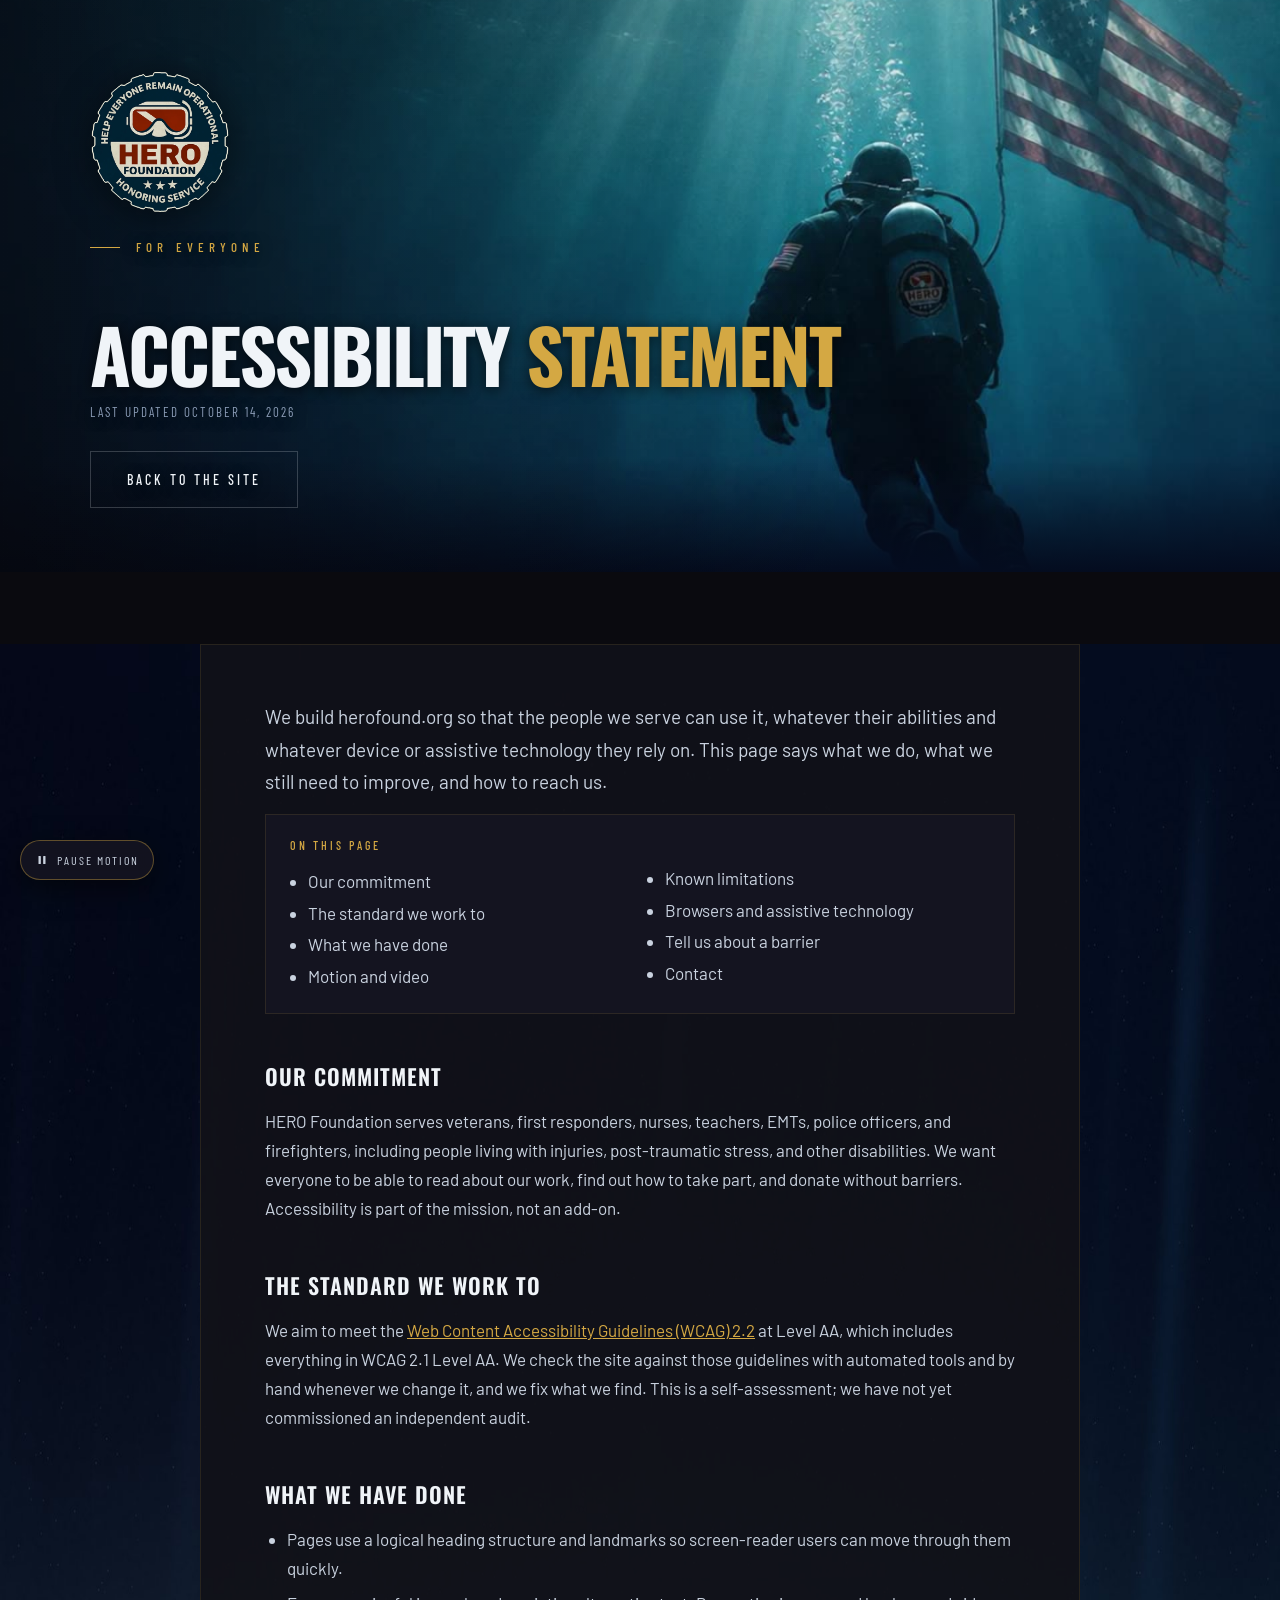
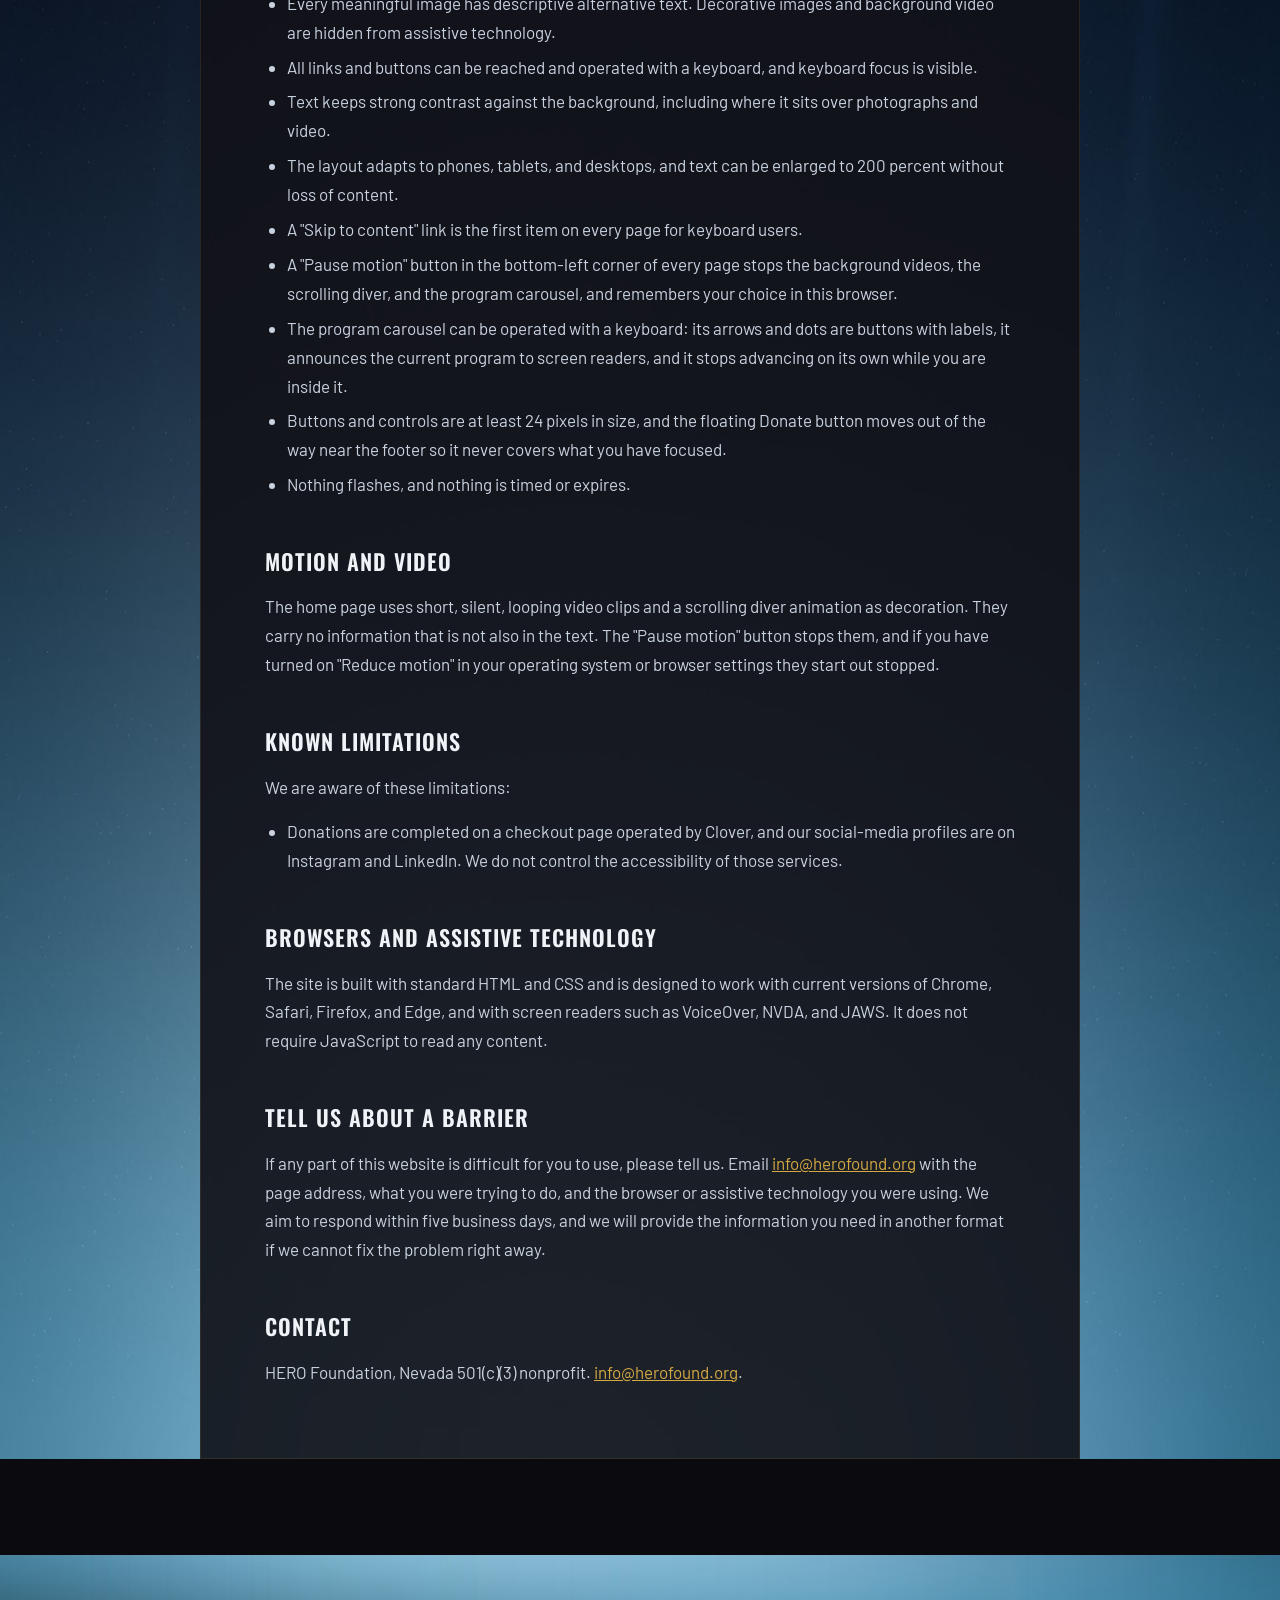
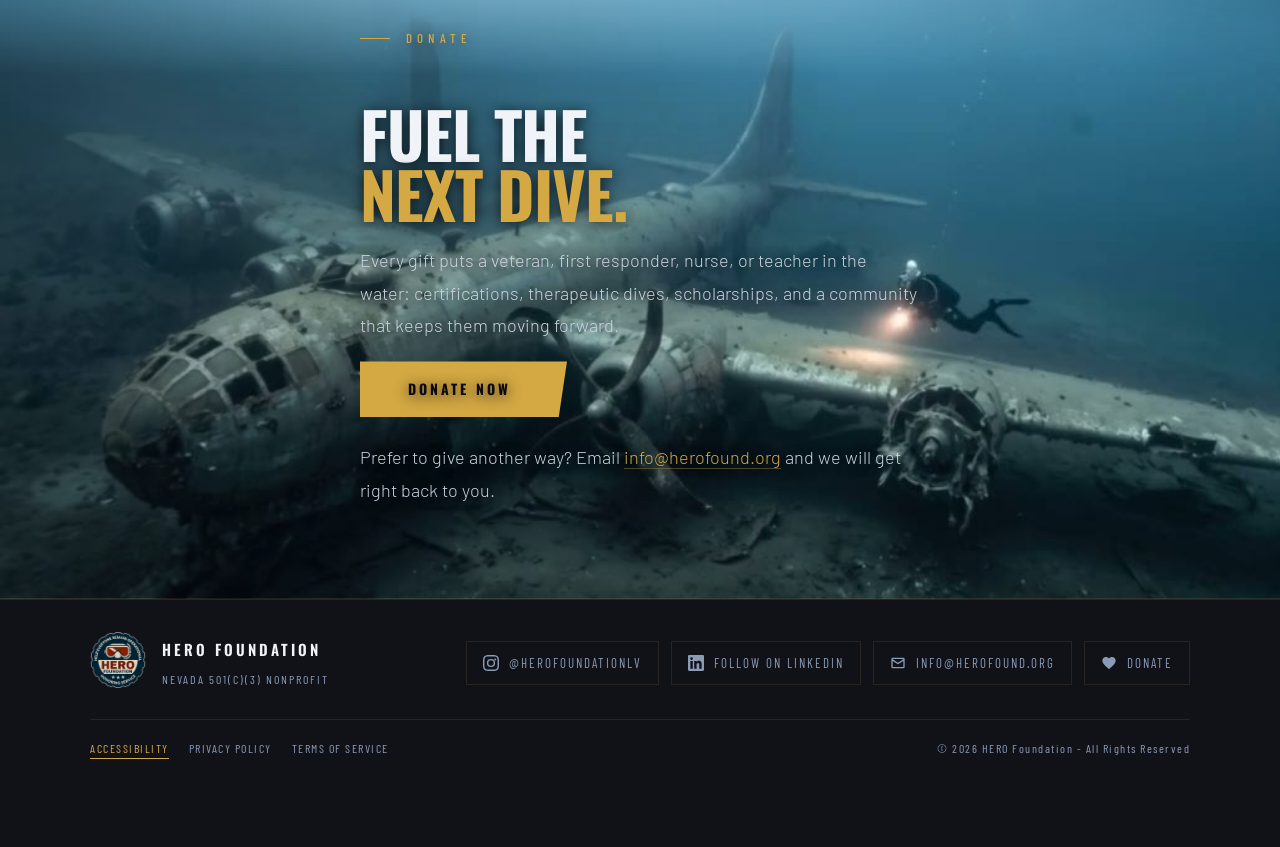
==== commit ac01c14d: "WCAG 2.2 AA pass: pause control, keyboard carousel, contrast, reflow, focus - motion.js on every pag" ====
--- a/accessibility.html
+++ b/accessibility.html
@@ -4,7 +4,7 @@
   <meta charset="UTF-8">
   <meta name="viewport" content="width=device-width, initial-scale=1.0">
   <title>Accessibility Statement | HERO Foundation, Nevada 501(c)(3)</title>
-  <meta name="description" content="HERO Foundation's accessible website: WCAG 2.1 AA target, reduced motion, keyboard access, and how to report a barrier. Tell us if anything is hard to use.">
+  <meta name="description" content="HERO Foundation accessibility: WCAG 2.2 AA target, pause motion control, keyboard access, and how to report a barrier. Tell us if anything is hard to use.">
   <link rel="canonical" href="https://herofound.org/accessibility">
   <meta name="robots" content="index, follow">
   <meta name="theme-color" content="#0A0A0F">
@@ -18,14 +18,14 @@
   <meta property="og:locale" content="en_US">
   <meta property="og:url" content="https://herofound.org/accessibility">
   <meta property="og:title" content="Accessibility Statement | HERO Foundation, Nevada 501(c)(3)">
-  <meta property="og:description" content="HERO Foundation's accessible website: WCAG 2.1 AA target, reduced motion, keyboard access, and how to report a barrier. Tell us if anything is hard to use.">
+  <meta property="og:description" content="HERO Foundation accessibility: WCAG 2.2 AA target, pause motion control, keyboard access, and how to report a barrier. Tell us if anything is hard to use.">
   <meta property="og:image" content="https://herofound.org/og-image.jpg">
   <meta property="og:image:width" content="1200">
   <meta property="og:image:height" content="630">
   <meta property="og:image:alt" content="Scuba diver carrying an American flag underwater, lit by sunlight from the surface">
   <meta name="twitter:card" content="summary_large_image">
   <meta name="twitter:title" content="Accessibility Statement | HERO Foundation, Nevada 501(c)(3)">
-  <meta name="twitter:description" content="HERO Foundation's accessible website: WCAG 2.1 AA target, reduced motion, keyboard access, and how to report a barrier. Tell us if anything is hard to use.">
+  <meta name="twitter:description" content="HERO Foundation accessibility: WCAG 2.2 AA target, pause motion control, keyboard access, and how to report a barrier. Tell us if anything is hard to use.">
   <meta name="twitter:image" content="https://herofound.org/og-image.jpg">
   <script type="application/ld+json">
 {
@@ -36,7 +36,7 @@
       "@id": "https://herofound.org/accessibility#webpage",
       "url": "https://herofound.org/accessibility",
       "name": "Accessibility Statement | HERO Foundation, Nevada 501(c)(3)",
-      "description": "HERO Foundation's accessible website: WCAG 2.1 AA target, reduced motion, keyboard access, and how to report a barrier. Tell us if anything is hard to use.",
+      "description": "HERO Foundation accessibility: WCAG 2.2 AA target, pause motion control, keyboard access, and how to report a barrier. Tell us if anything is hard to use.",
       "inLanguage": "en-US",
       "dateModified": "2026-10-14",
       "isPartOf": {
@@ -106,7 +106,7 @@
       <p>HERO Foundation serves veterans, first responders, nurses, teachers, EMTs, police officers, and firefighters, including people living with injuries, post-traumatic stress, and other disabilities. We want everyone to be able to read about our work, find out how to take part, and donate without barriers. Accessibility is part of the mission, not an add-on.</p>
 
       <h2 id="standard">The standard we work to</h2>
-      <p>We aim to meet the <a href="https://www.w3.org/TR/WCAG21/" target="_blank" rel="noopener">Web Content Accessibility Guidelines (WCAG) 2.1</a> at Level AA. We review the site against those guidelines when we make changes and we fix what we find.</p>
+      <p>We aim to meet the <a href="https://www.w3.org/TR/WCAG22/" target="_blank" rel="noopener">Web Content Accessibility Guidelines (WCAG) 2.2</a> at Level AA, which includes everything in WCAG 2.1 Level AA. We check the site against those guidelines with automated tools and by hand whenever we change it, and we fix what we find. This is a self-assessment; we have not yet commissioned an independent audit.</p>
 
       <h2 id="what-we-have-done">What we have done</h2>
       <ul>
@@ -116,16 +116,18 @@
         <li>Text keeps strong contrast against the background, including where it sits over photographs and video.</li>
         <li>The layout adapts to phones, tablets, and desktops, and text can be enlarged to 200 percent without loss of content.</li>
         <li>A "Skip to content" link is the first item on every page for keyboard users.</li>
+        <li>A "Pause motion" button in the bottom-left corner of every page stops the background videos, the scrolling diver, and the program carousel, and remembers your choice in this browser.</li>
+        <li>The program carousel can be operated with a keyboard: its arrows and dots are buttons with labels, it announces the current program to screen readers, and it stops advancing on its own while you are inside it.</li>
+        <li>Buttons and controls are at least 24 pixels in size, and the floating Donate button moves out of the way near the footer so it never covers what you have focused.</li>
         <li>Nothing flashes, and nothing is timed or expires.</li>
       </ul>
 
       <h2 id="motion">Motion and video</h2>
-      <p>The home page uses short, silent, looping video clips and a scrolling diver animation as decoration. They carry no information that is not also in the text. If you have turned on "Reduce motion" in your operating system or browser settings, the videos are replaced by still images and the diver does not move.</p>
+      <p>The home page uses short, silent, looping video clips and a scrolling diver animation as decoration. They carry no information that is not also in the text. The "Pause motion" button stops them, and if you have turned on "Reduce motion" in your operating system or browser settings they start out stopped.</p>
 
       <h2 id="limitations">Known limitations</h2>
-      <p>We are aware of these limitations and are working on them:</p>
+      <p>We are aware of these limitations:</p>
       <ul>
-        <li>The program carousel on the home page is a visual, rotating element. Its content is available to screen readers as ordinary text, and the same information appears in the FAQ, but the rotating presentation may be harder to follow for some users.</li>
         <li>Donations are completed on a checkout page operated by Clover, and our social-media profiles are on Instagram and LinkedIn. We do not control the accessibility of those services.</li>
       </ul>
 
@@ -178,5 +180,6 @@
       <div class="footer-copy">&copy; 2026 HERO Foundation - All Rights Reserved</div>
     </div>
   </footer>
+<script src="/motion.js"></script>
 </body>
 </html>
--- a/legal.css
+++ b/legal.css
@@ -30,6 +30,7 @@
   font-family: 'Oswald', sans-serif; font-size: 12px; letter-spacing: 2px; text-transform: uppercase;
 }
 .skip-link:focus { left: 8px; }
+html { scroll-padding-bottom: 96px; }
 
 /* >>> synced from index.html by tools/sync_legal_css.py; do not edit by hand */
 /* Class names are the same as on the home page so these rules apply unchanged. */
@@ -179,7 +180,7 @@
 }
 
 /* Footer: keep identical to the footer in index.html */
-.foundation-footer { border-top: 1px solid var(--fund-border); background: var(--fund-deep); padding: 32px 48px; }
+.foundation-footer { border-top: 1px solid var(--fund-border); background: var(--fund-deep); padding: 32px 48px 88px; }
 .footer-wrap {
   max-width: 1100px; margin: 0 auto;
   display: flex; justify-content: space-between; align-items: center; gap: 24px; flex-wrap: wrap;
@@ -213,7 +214,7 @@
   color: var(--fog); text-decoration: none; border-bottom: 1px solid transparent; transition: all 0.3s ease;
 }
 .footer-legal a:hover, .footer-legal a[aria-current="page"] { color: var(--gold); border-color: var(--gold); }
-.footer-copy { font-family: 'Barlow Condensed', sans-serif; font-size: 12px; letter-spacing: 1.5px; color: rgba(138,155,181,0.6); margin: 0; }
+.footer-copy { font-family: 'Barlow Condensed', sans-serif; font-size: 12px; letter-spacing: 1.5px; color: var(--fog); margin: 0; }
 
 /* Phone overrides, mirroring the home page's 768px rules for the same blocks. */
 @media (max-width: 768px) {
@@ -243,7 +244,7 @@
     background:
       linear-gradient(180deg, rgba(10,10,15,0.08) 0%, rgba(10,10,15,0.05) 50%, rgba(10,10,15,0.50) 100%);
   }
-  .foundation-footer { padding: 32px 24px; }
+  .foundation-footer { padding: 32px 24px 88px; }
   .footer-wrap, .footer-bottom { flex-direction: column; align-items: flex-start; }
 }
 
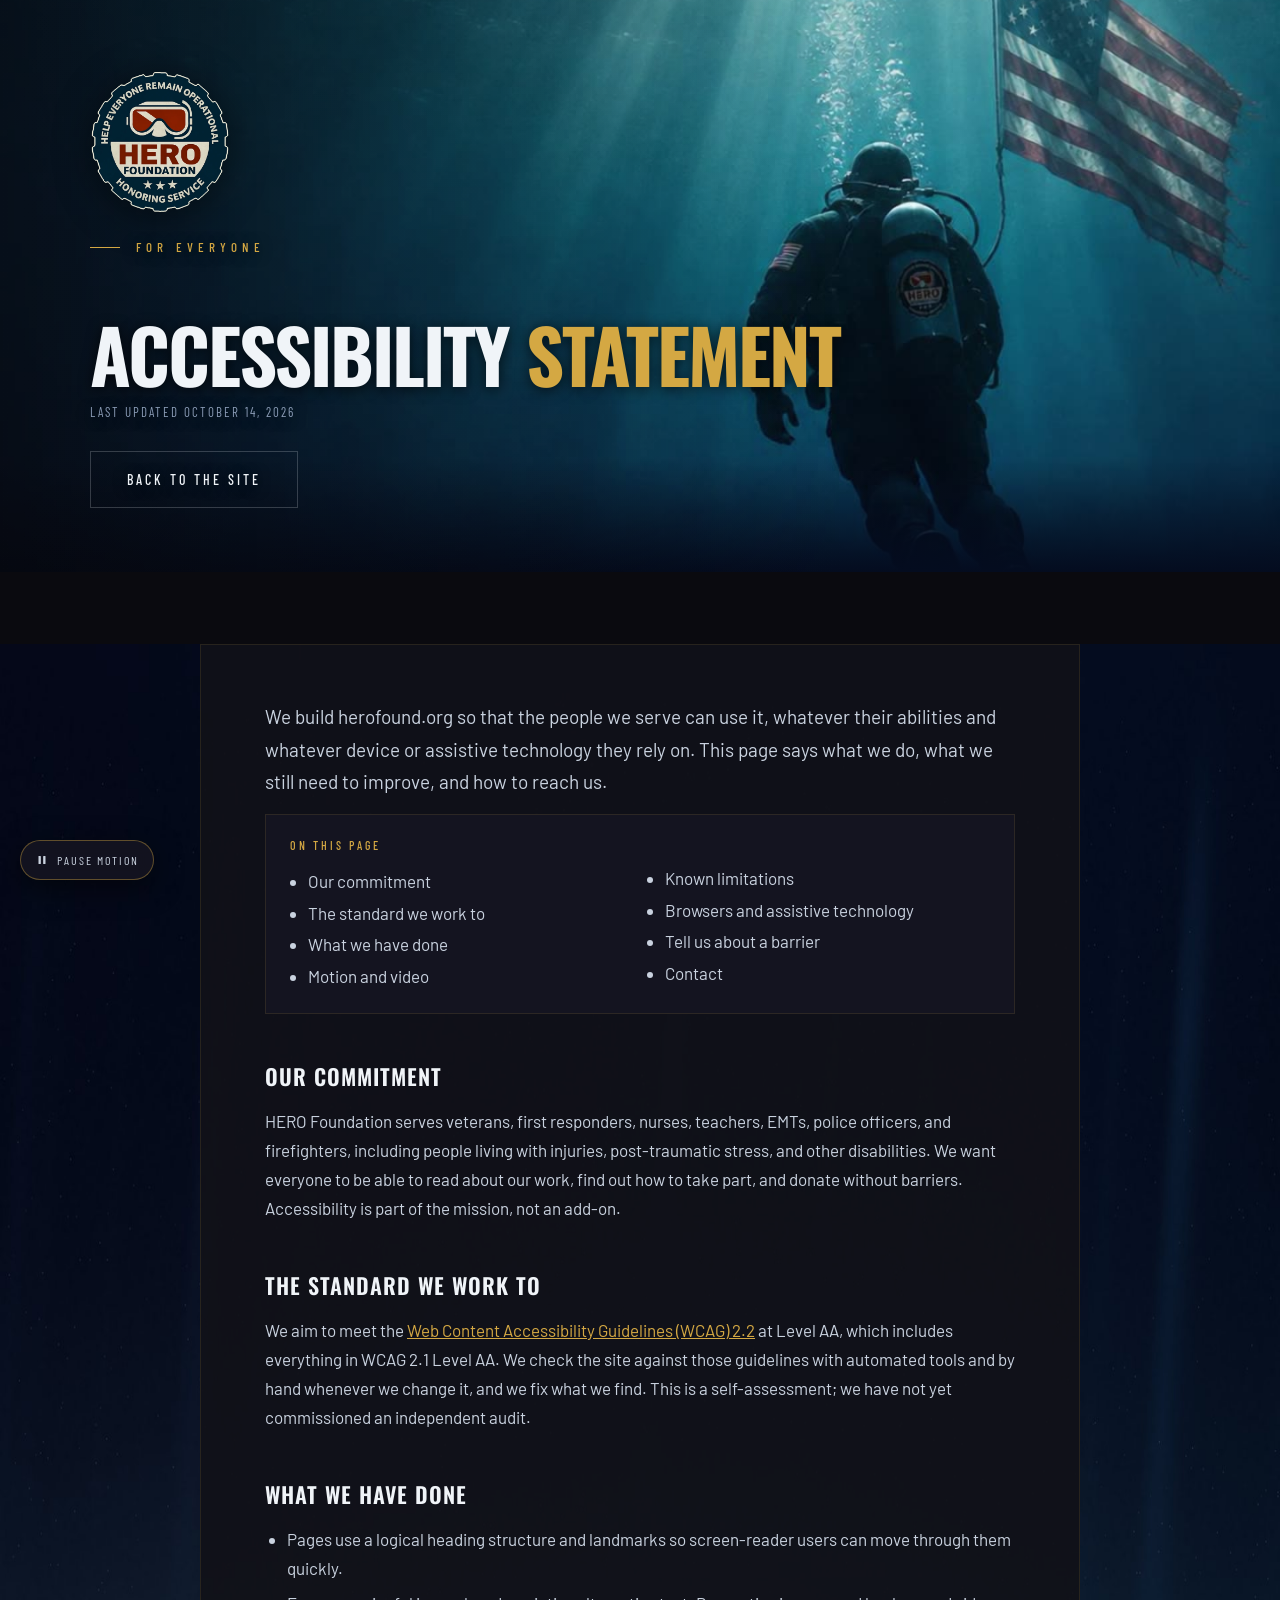
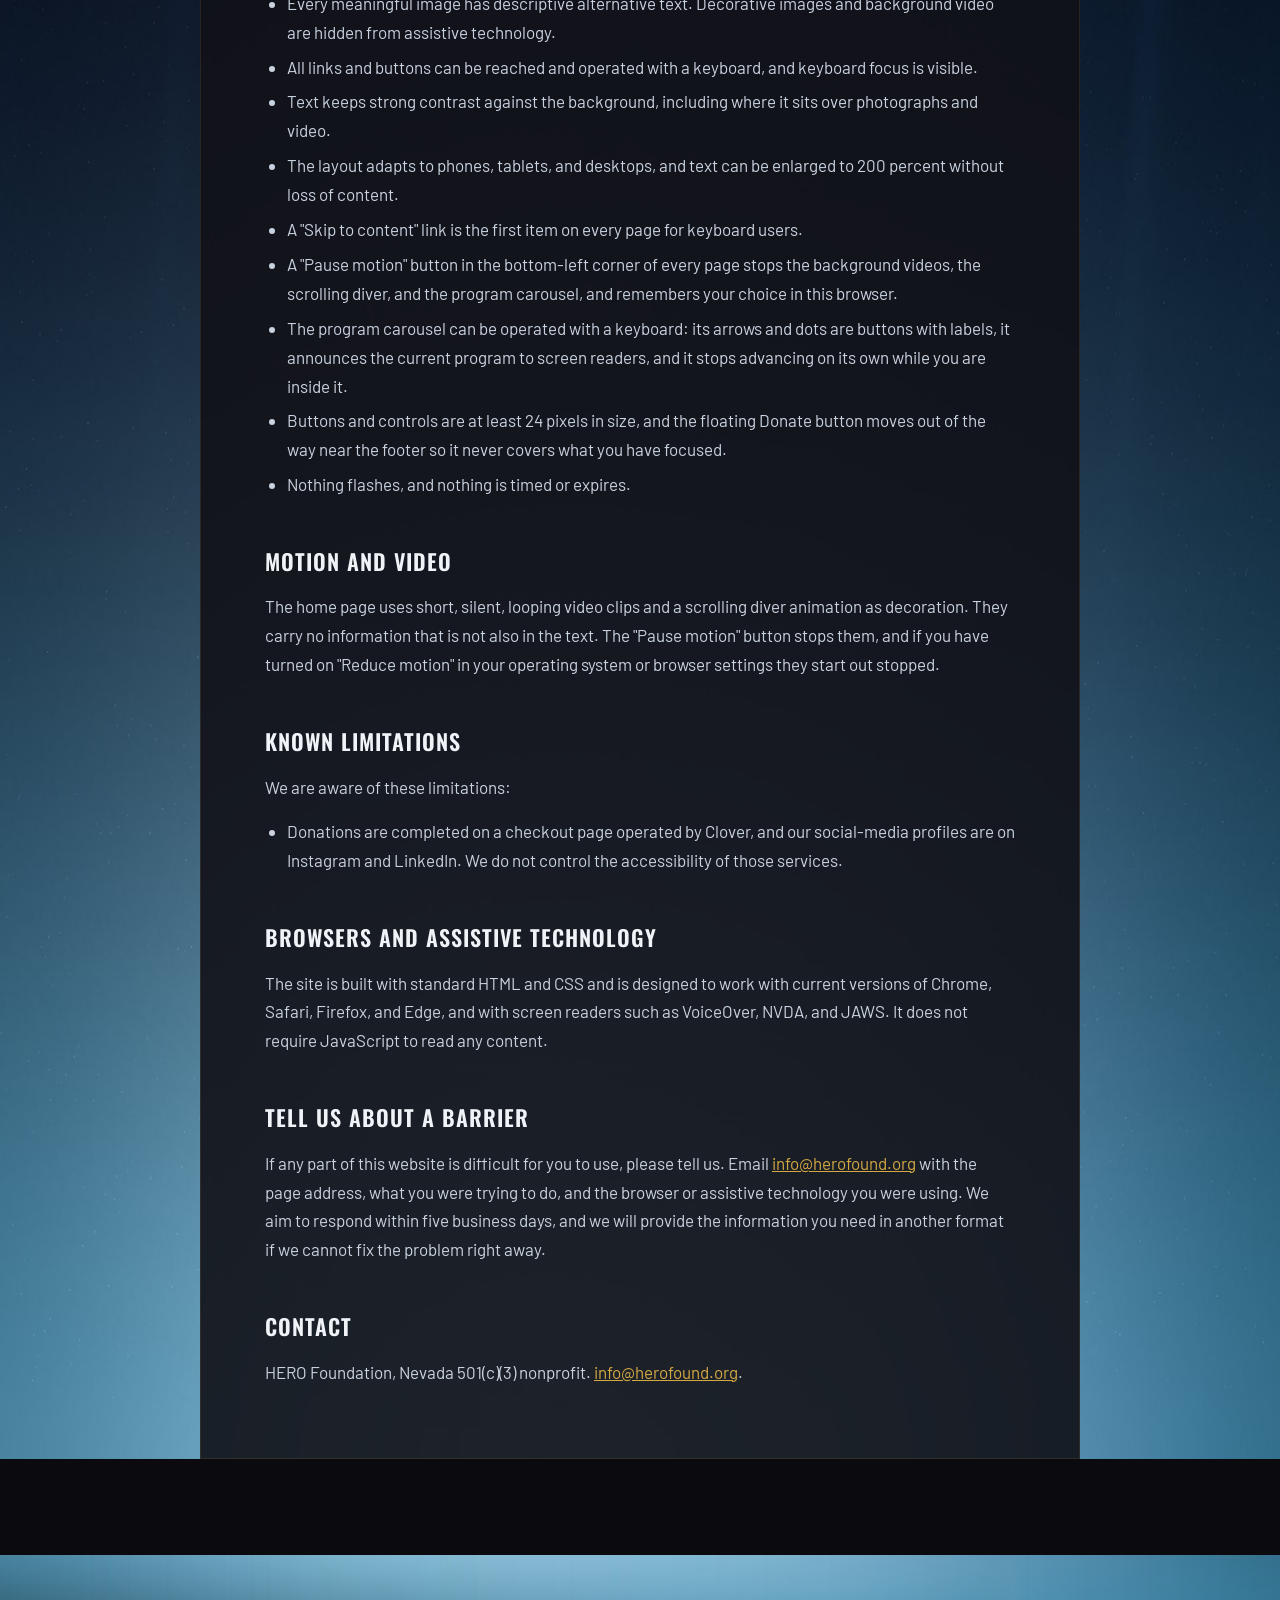
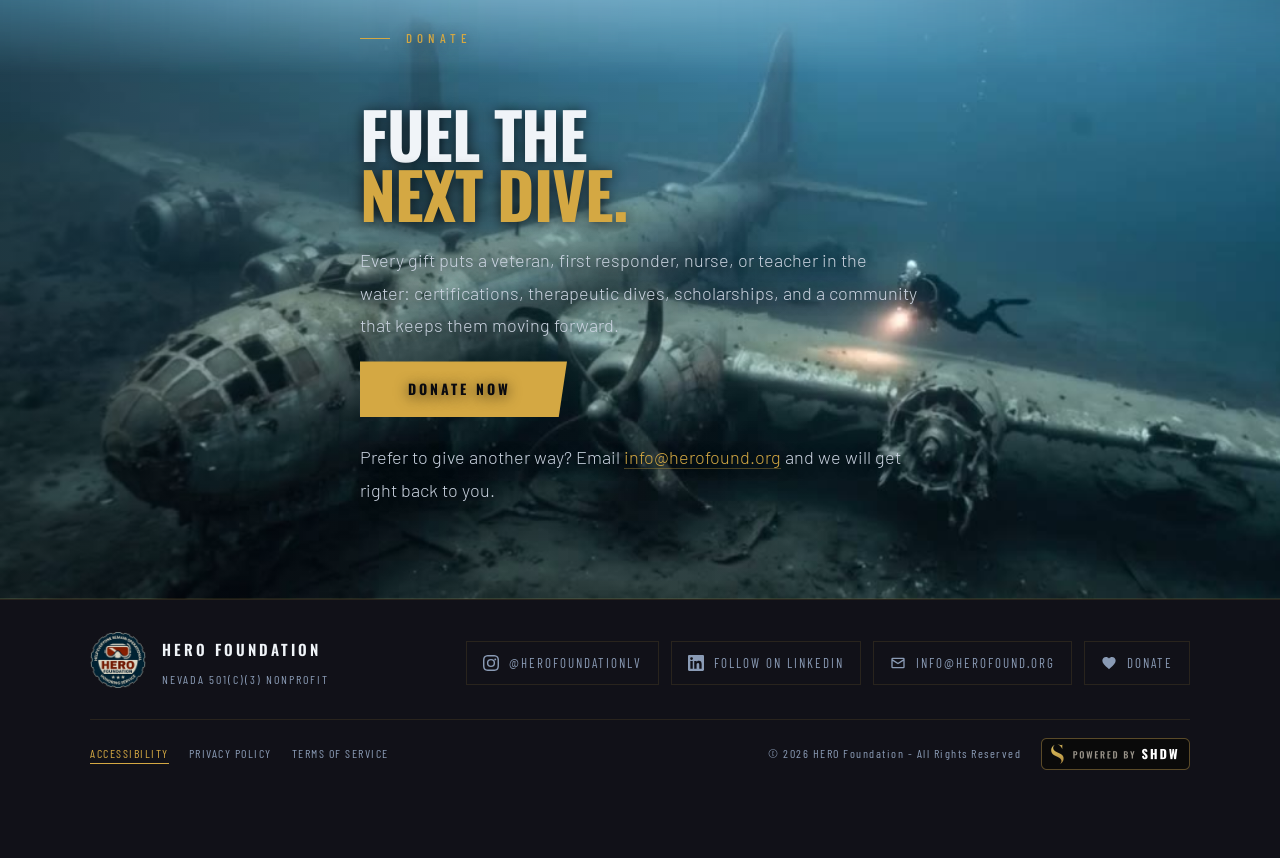
==== commit 3e83db1a: "Add the Powered by SHDW badge to the footer The compact dark badge from the SHDW Powered By kit sits" ====
--- a/accessibility.html
+++ b/accessibility.html
@@ -177,7 +177,10 @@
         <a href="/privacy-policy">Privacy Policy</a>
         <a href="/terms-of-service">Terms of Service</a>
       </nav>
-      <div class="footer-copy">&copy; 2026 HERO Foundation - All Rights Reserved</div>
+      <div class="footer-meta">
+        <div class="footer-copy">&copy; 2026 HERO Foundation - All Rights Reserved</div>
+        <a class="footer-badge" href="https://www.shdw.com" title="Powered by SHDW" target="_blank" rel="noopener"><img src="/powered-by-shdw-compact-dark.png" srcset="/powered-by-shdw-compact-dark.png 1x, /powered-by-shdw-compact-dark@2x.png 2x" alt="Powered by SHDW" width="149" height="32" loading="lazy" decoding="async"></a>
+      </div>
     </div>
   </footer>
 <script src="/motion.js"></script>
--- a/legal.css
+++ b/legal.css
@@ -215,6 +215,9 @@
 }
 .footer-legal a:hover, .footer-legal a[aria-current="page"] { color: var(--gold); border-color: var(--gold); }
 .footer-copy { font-family: 'Barlow Condensed', sans-serif; font-size: 12px; letter-spacing: 1.5px; color: var(--fog); margin: 0; }
+.footer-meta { display: flex; align-items: center; gap: 12px 20px; flex-wrap: wrap; }
+.footer-badge { display: inline-flex; flex: none; line-height: 0; border-radius: 5px; }
+.footer-badge img { display: block; width: 149px; height: 32px; }
 
 /* Phone overrides, mirroring the home page's 768px rules for the same blocks. */
 @media (max-width: 768px) {
